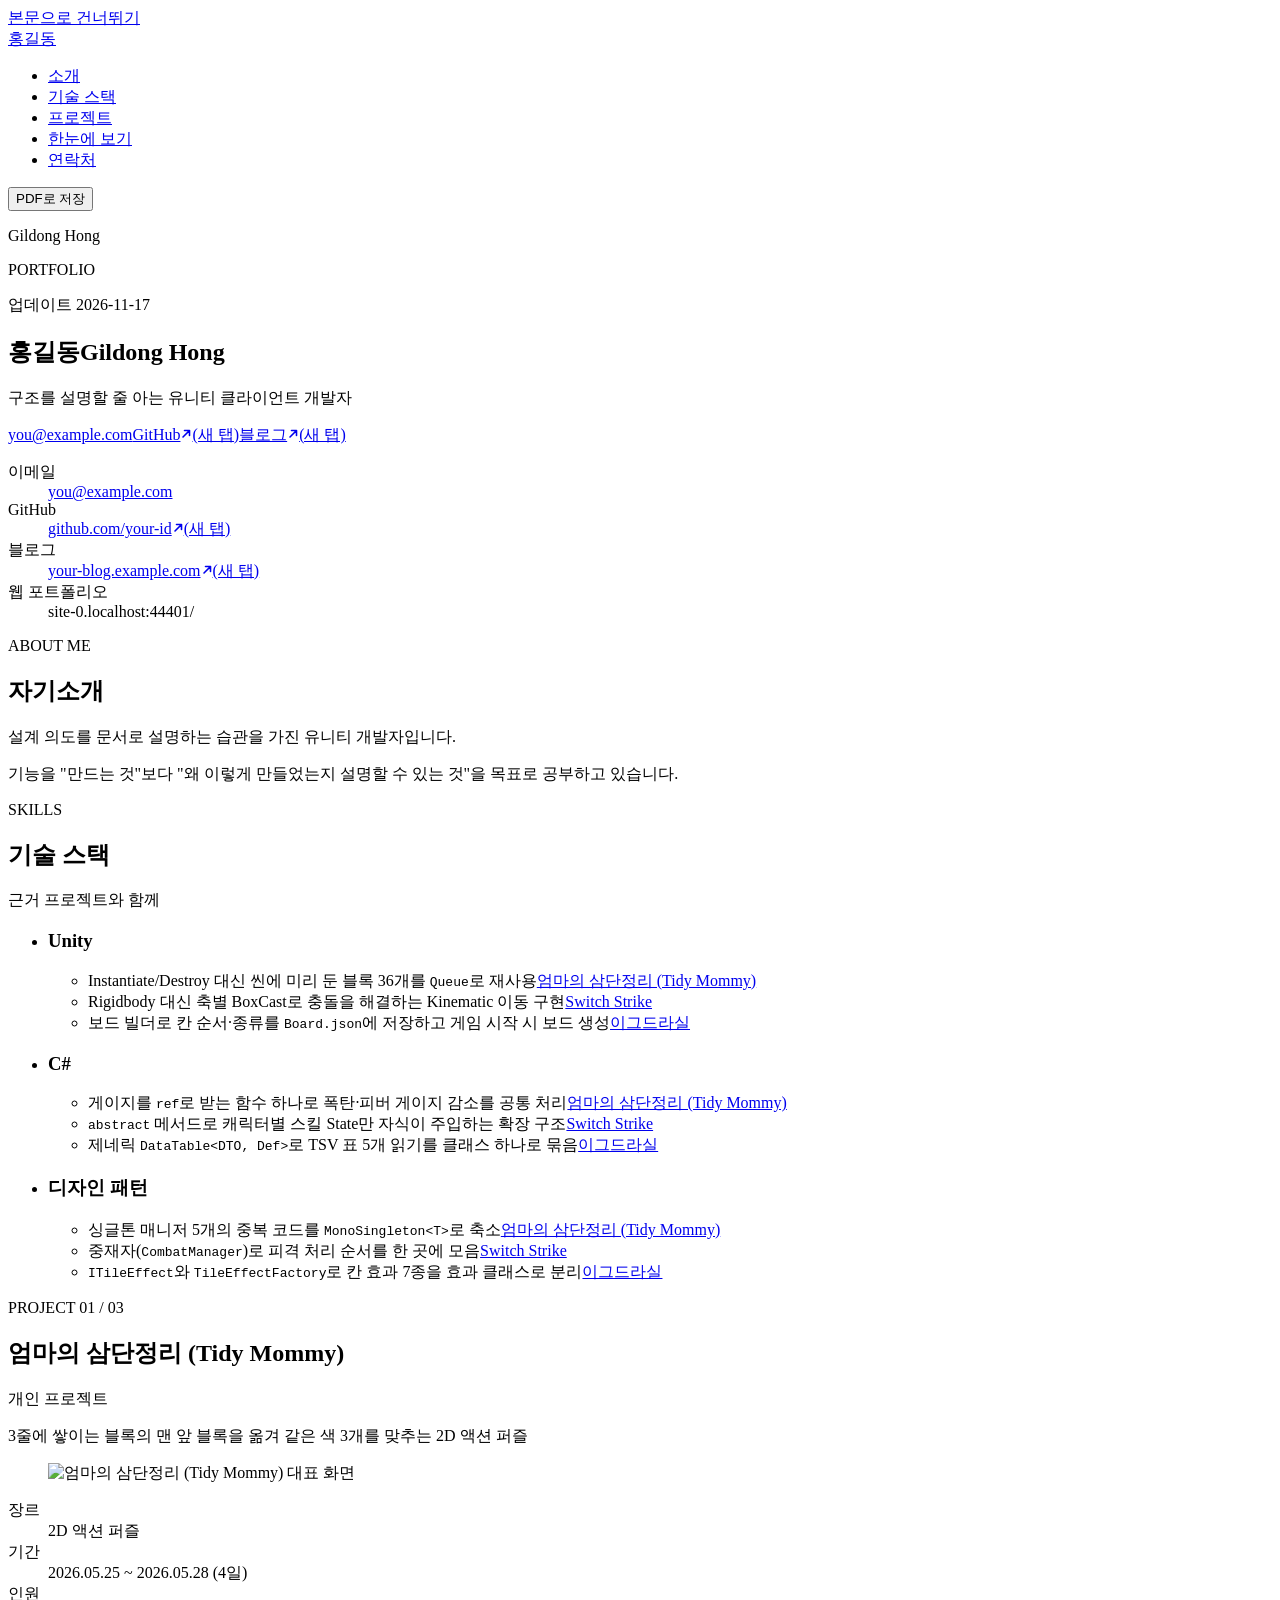
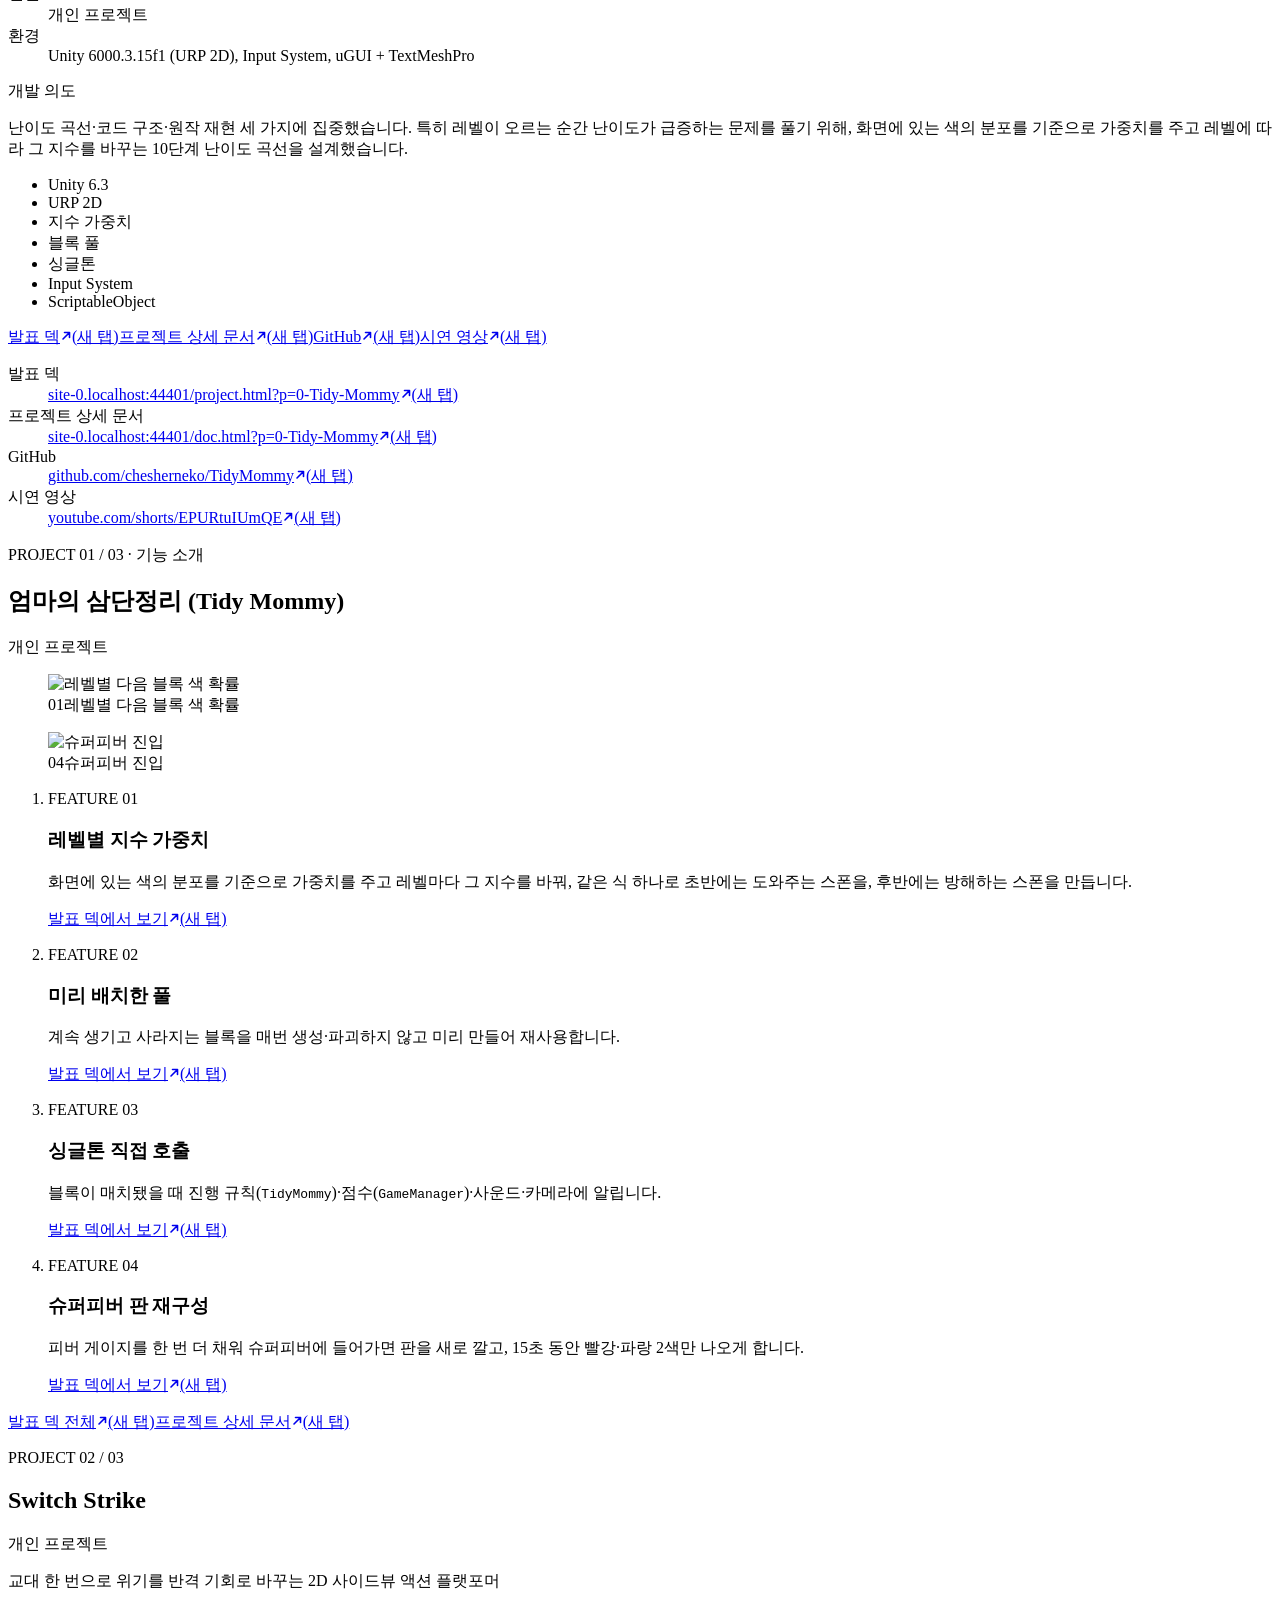
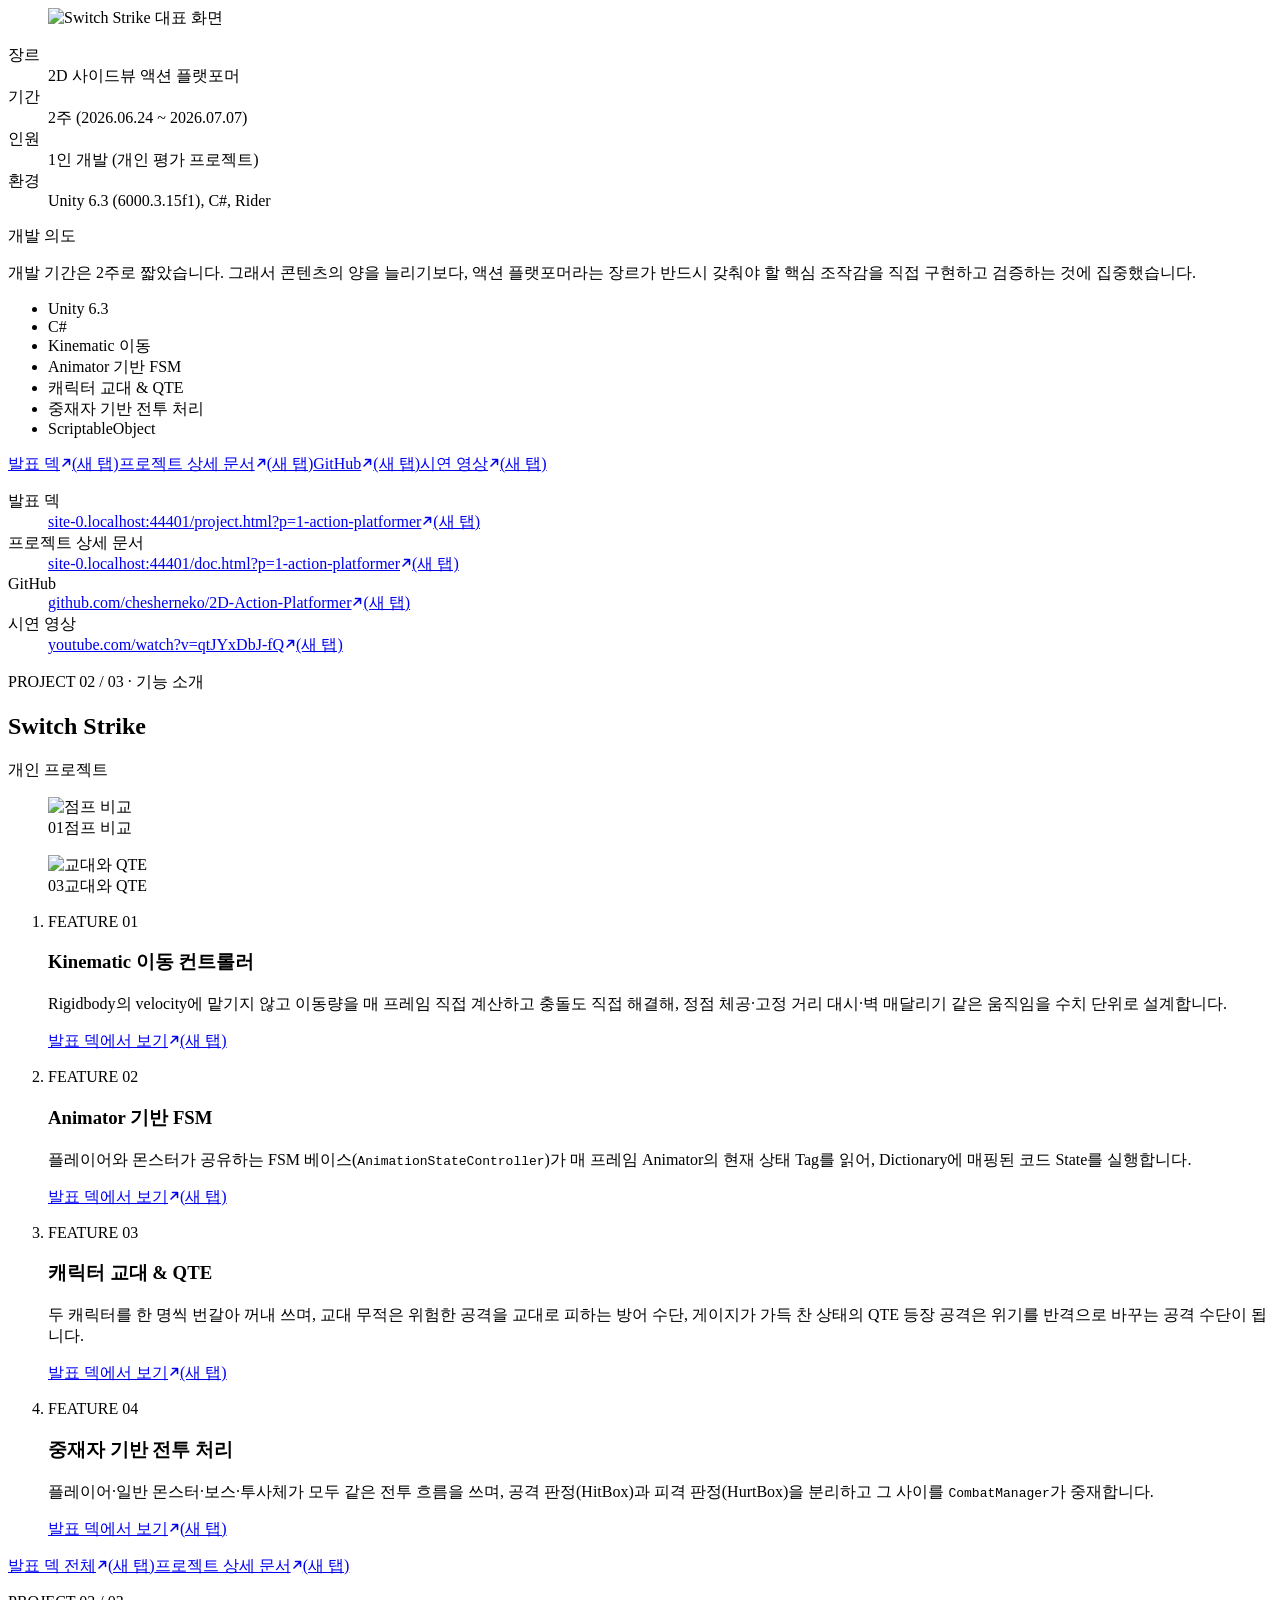
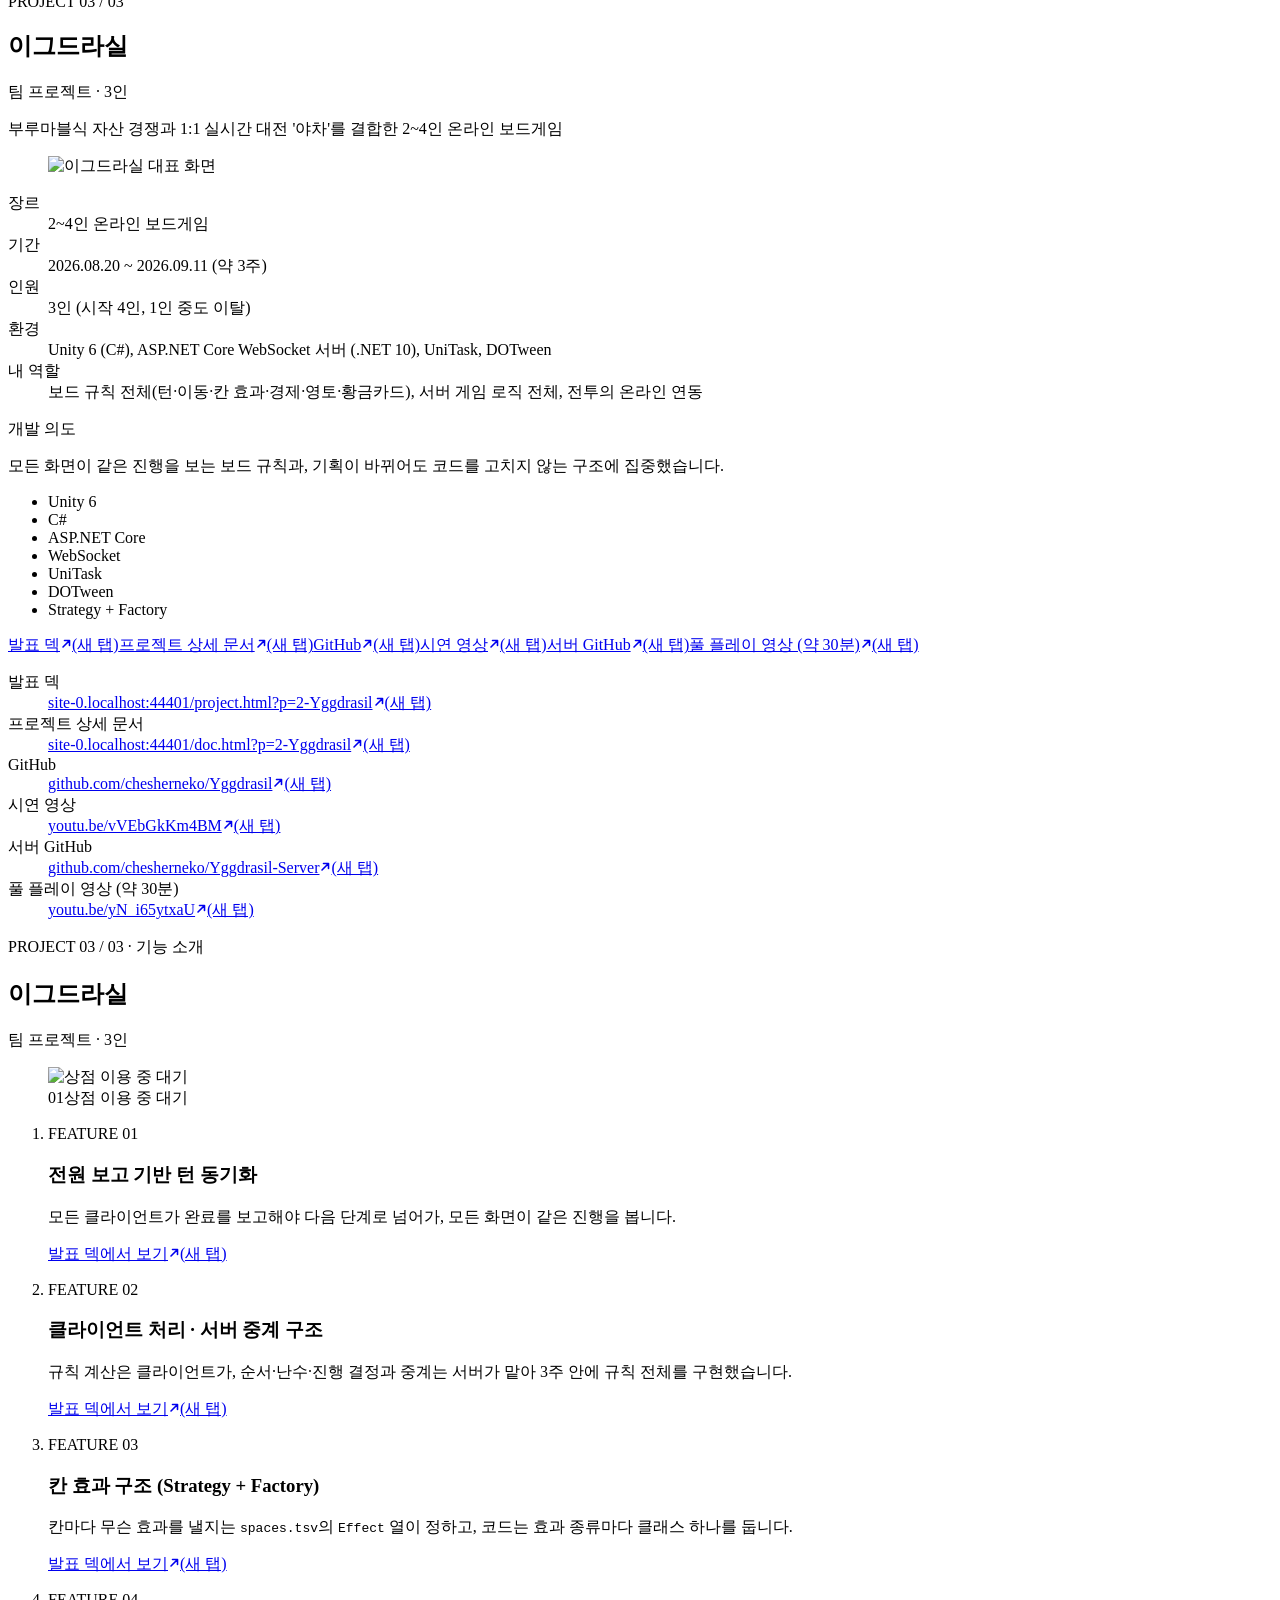
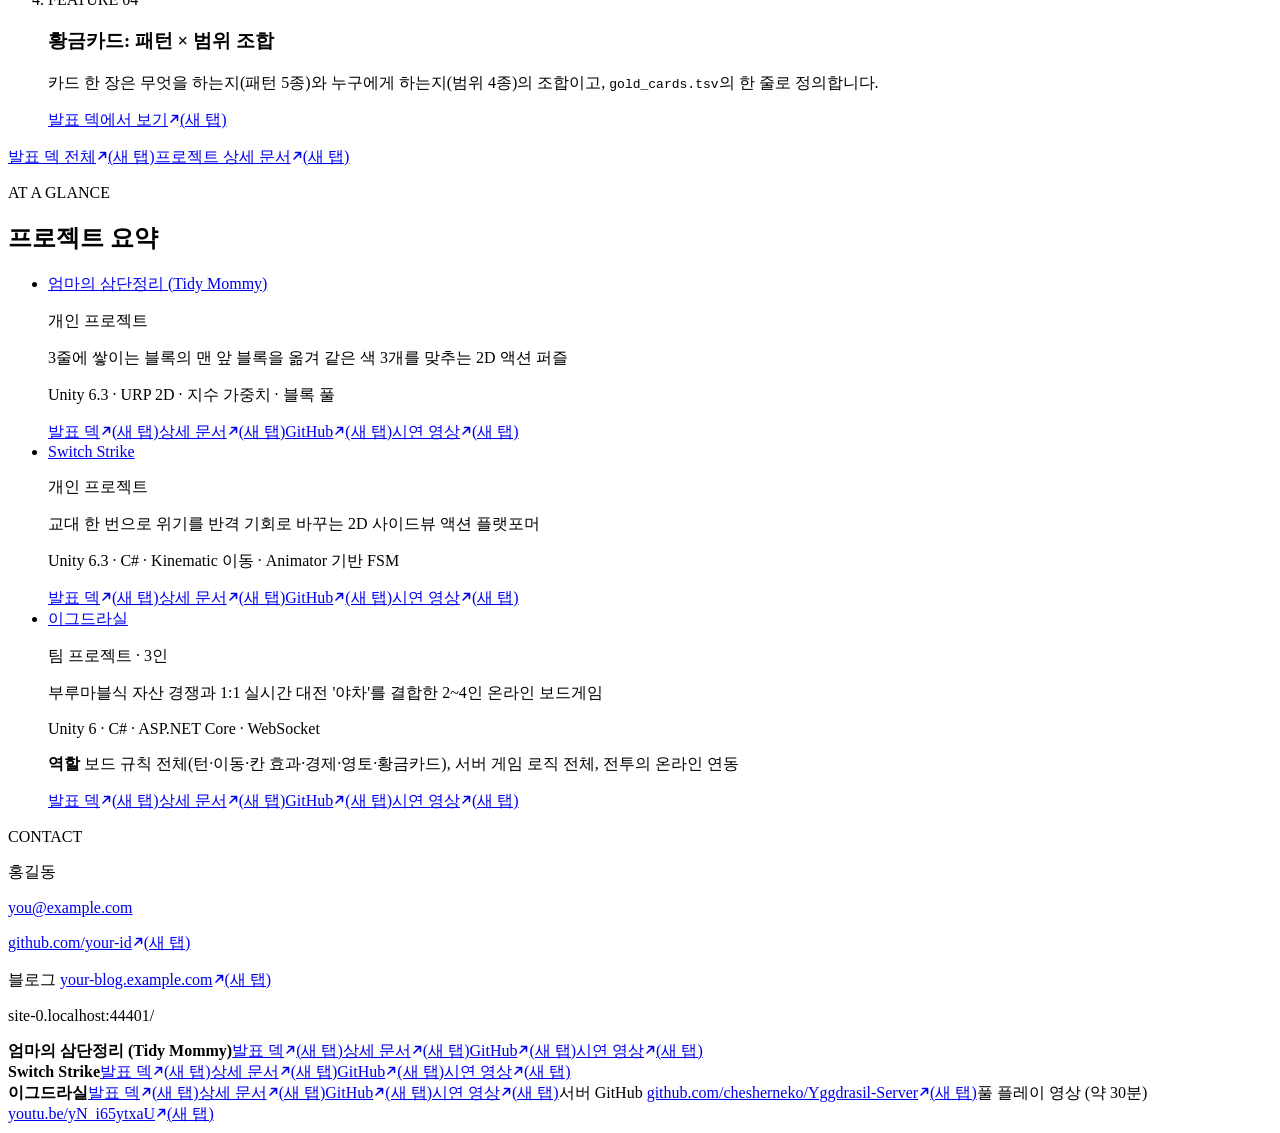
==== index.html @ 39cccbd1 "지침: '기술 문서'를 '프로젝트 문서'로 바꾸고 뼈대 + 선택 모듈·평가 기준 도입 이름 - 기술 문서 → 프로젝트 문서, 상세 기술문서 → 프로젝트 상세 문서   (지침·스킬·" ====
<!DOCTYPE html>
<html lang="ko">
<head>
<meta charset="UTF-8" />
<meta name="viewport" content="width=device-width, initial-scale=1" />
<title>포트폴리오</title>
<link rel="icon" href="data:," /><!-- 아이콘 파일 없음: 브라우저가 /favicon.ico를 요청해 404가 나지 않게 -->
<!-- 고정 렌더러 — 포트폴리오 문서(아래로 읽는 한 페이지, A4 인쇄 = 제출 PDF). 내용은 data/portfolio.json · data/projects/*.json에서 읽습니다. 이 파일은 고치지 않아도 됩니다.
     주소: #<절 id>(cover · intro · stack · p-<폴더> · p-<폴더>-core · glance · contact). 예전 포트폴리오 덱 주소(#s=<장면 id> · #<번호>)는 같은 절로 넘어갑니다.
     발표 덱은 project.html?p=<폴더>, 프로젝트 상세 문서는 doc.html?p=<폴더>. CDN은 버전 고정(Pretendard v1.3.9, Montserrat 5.2.8 — 영문 라벨, D2Coding 1.3.2) -->
<link rel="stylesheet" href="https://cdn.jsdelivr.net/gh/orioncactus/pretendard@v1.3.9/dist/web/static/pretendard.css" />
<link rel="stylesheet" href="https://cdn.jsdelivr.net/npm/@fontsource/montserrat@5.2.8/latin-700.css" />
<link rel="stylesheet" href="https://cdn.jsdelivr.net/npm/@fontsource/montserrat@5.2.8/latin-800.css" />
<link rel="stylesheet" href="https://cdn.jsdelivr.net/npm/d2coding@1.3.2/d2coding-subset.css" />
<link rel="stylesheet" href="assets/portfolio.css" />
<link rel="stylesheet" href="theme/theme.css" /><!-- 테마(색·모양·영문 글꼴): /portfolio-theme가 씀. /portfolio-update가 건드리지 않음 -->
</head>
<body>
<a class="skip-link" href="#main">본문으로 건너뛰기</a>
<div id="app"><p class="loading">불러오는 중…</p></div>
<noscript><div class="notice"><h1>JavaScript를 켜 주세요</h1><p>이 포트폴리오는 data/의 내용을 읽어 브라우저에서 그립니다. JavaScript를 켠 뒤 다시 열어 주세요.</p></div></noscript>
<script src="assets/strings.js"></script><!-- UI 문구 표(기본 문구) + theme/strings.tsv(내 문구) 읽기. common.js보다 먼저 -->
<script src="assets/common.js"></script>
<script src="assets/portfolio.js"></script>
</body>
</html>
---- theme/theme.css ----
/* ─────────────────────────────────────────────────────────────
   테마 (theme/theme.css) — 포트폴리오 문서·발표 덱·상세 문서가 마지막에 싣는 파일
   지금은 비어 있어 기본 테마(어두운 바탕 · profile.md 강조색 → 보랏빛 그러데이션)를 씁니다.

   바꾸려면: Claude Code에서 마음에 드는 웹페이지 스크린샷을 첨부하고
     /portfolio-theme
   를 입력하세요. Claude가 색·모양·영문 글꼴·효과를 정해진 규칙으로 뽑아 이 파일을 채웁니다.
   손잡이(--t-*) 설명: .claude/skills/portfolio-theme/rules.md
   이 파일은 /portfolio-update가 건드리지 않습니다(템플릿을 업데이트해도 내 테마가 남음).
   ───────────────────────────────────────────────────────────── */
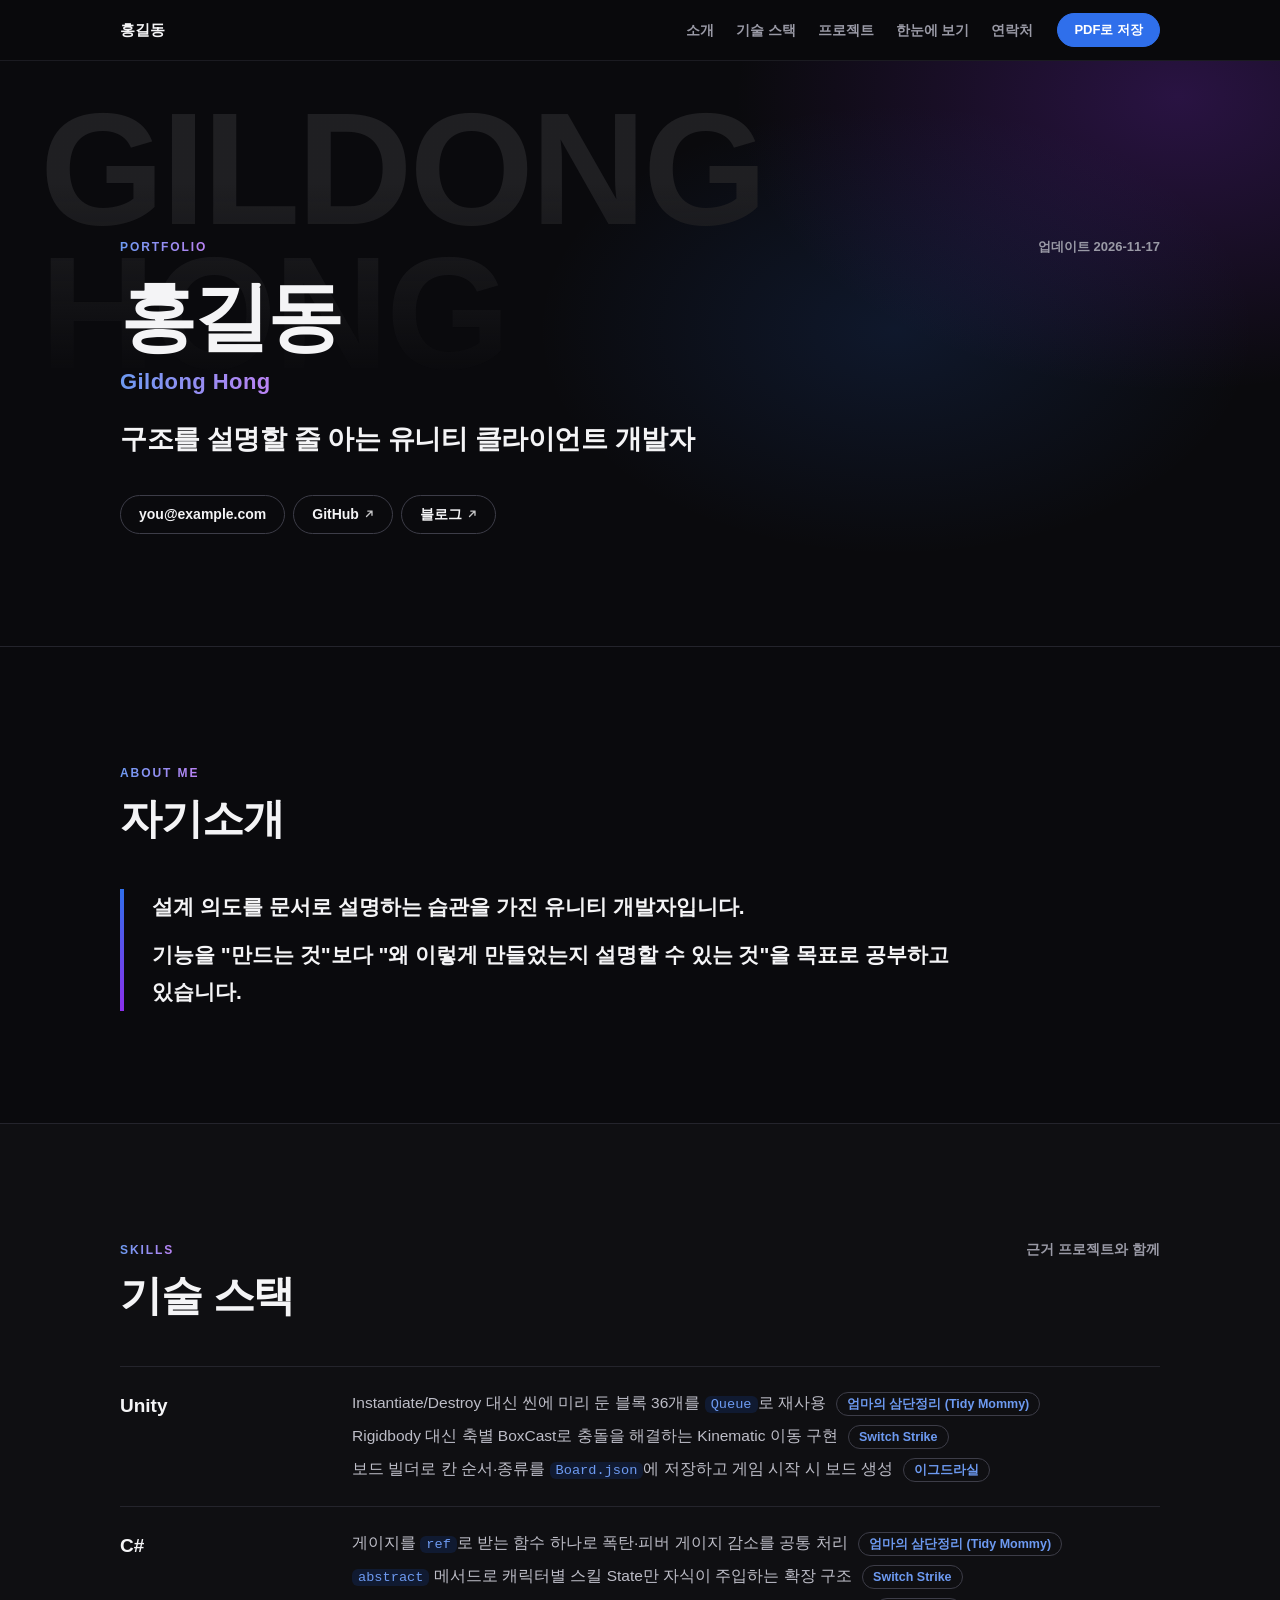
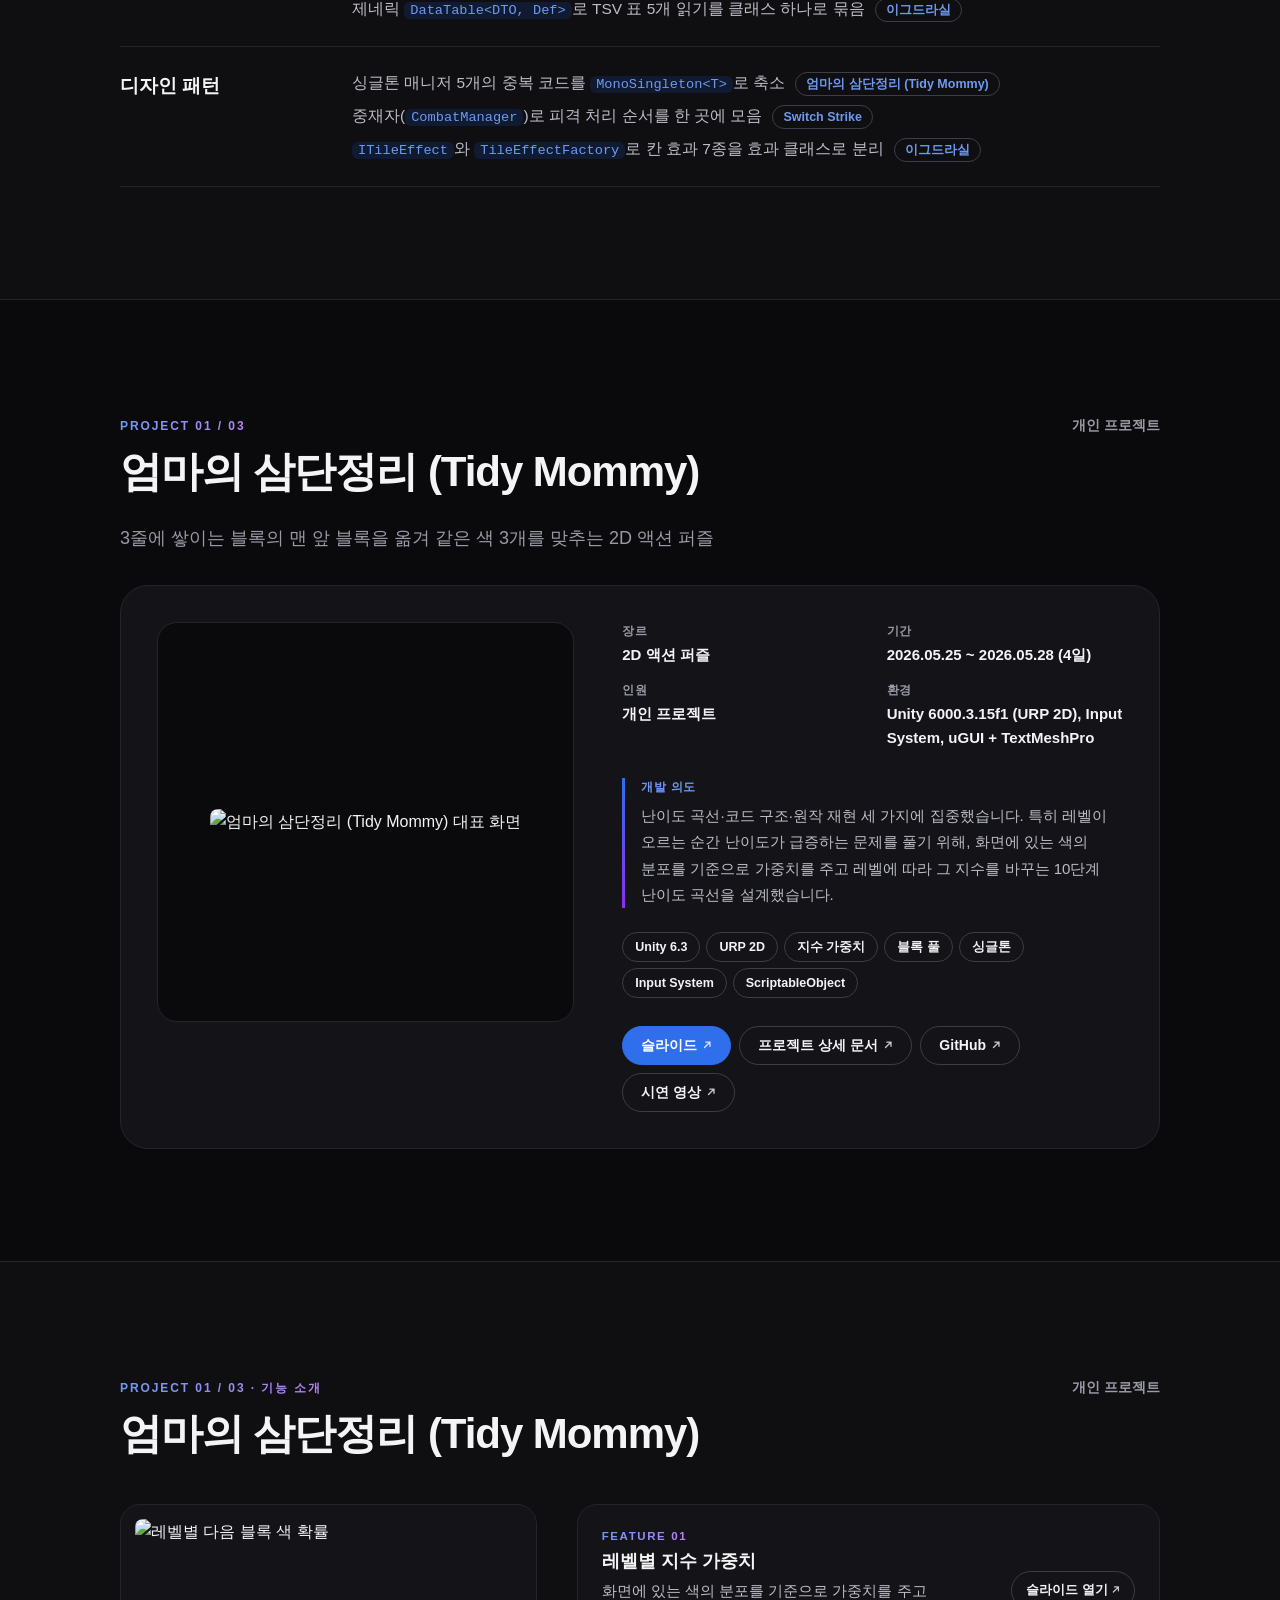
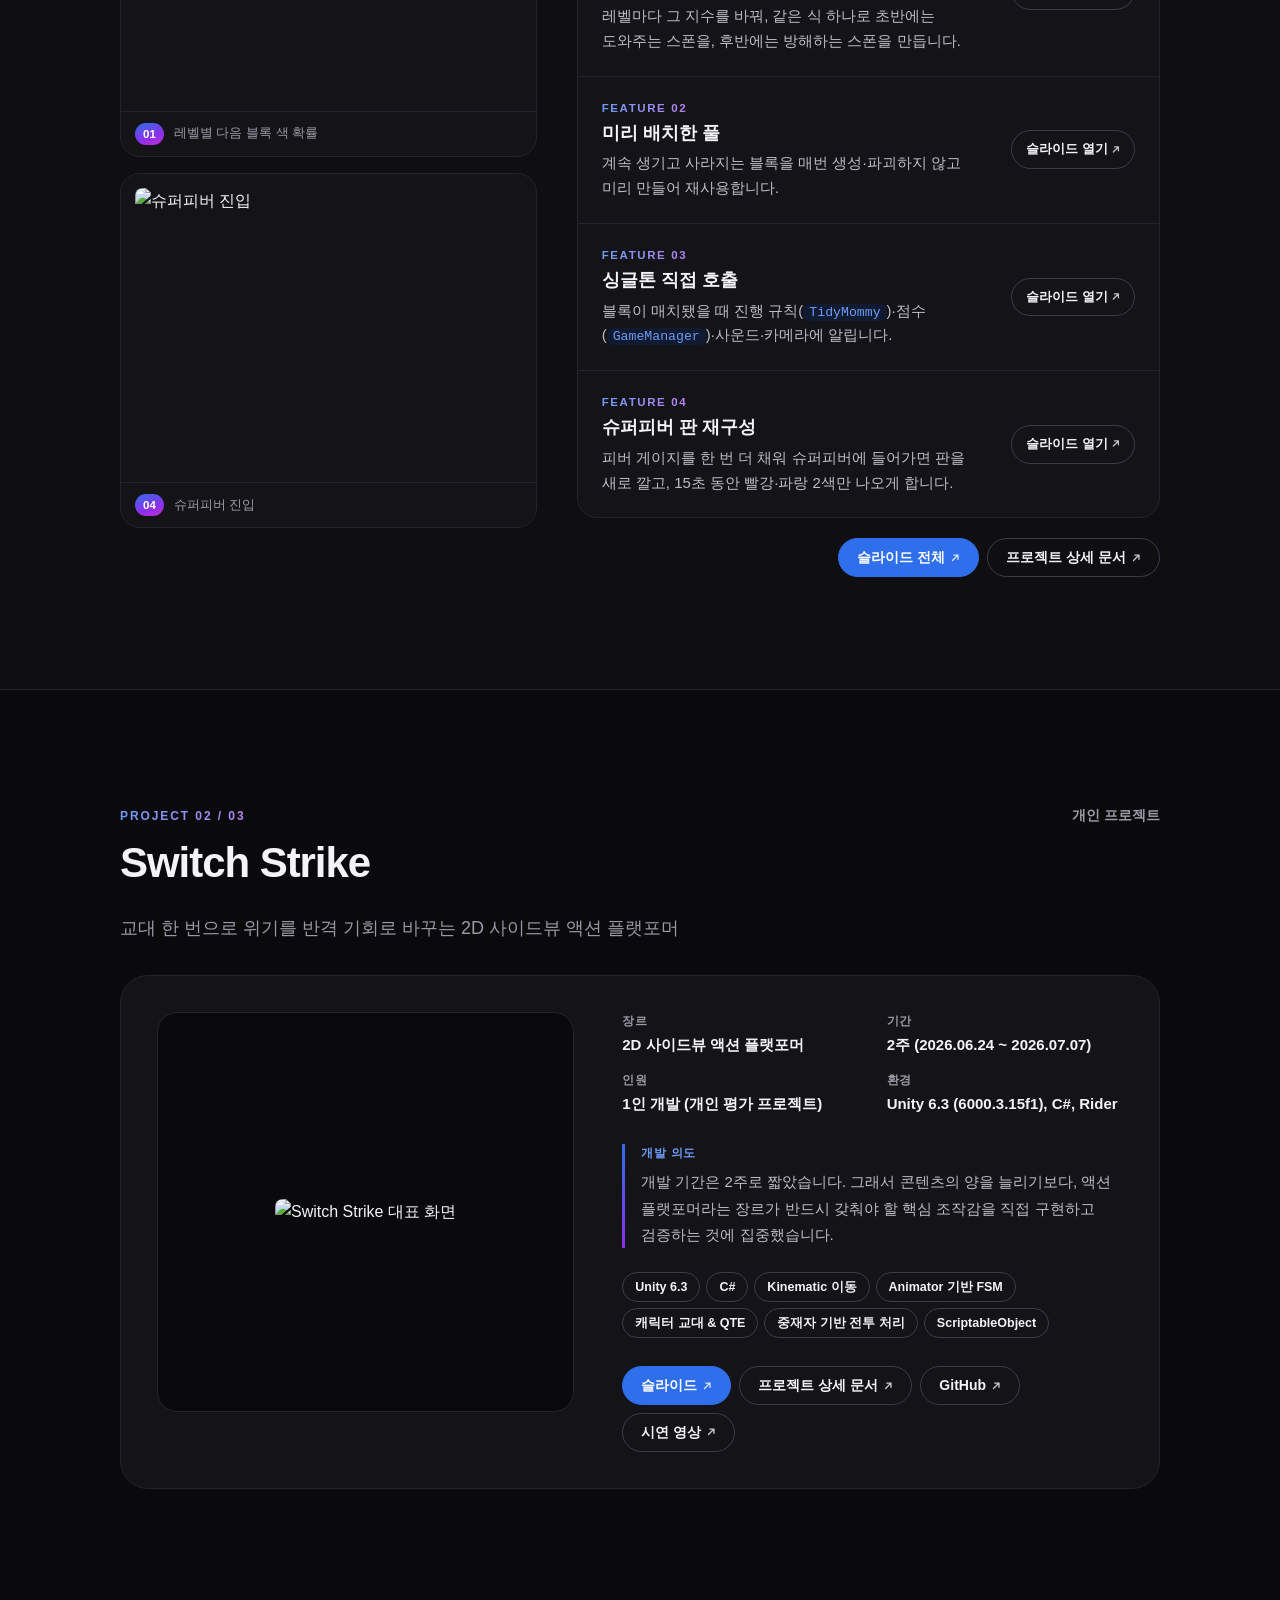
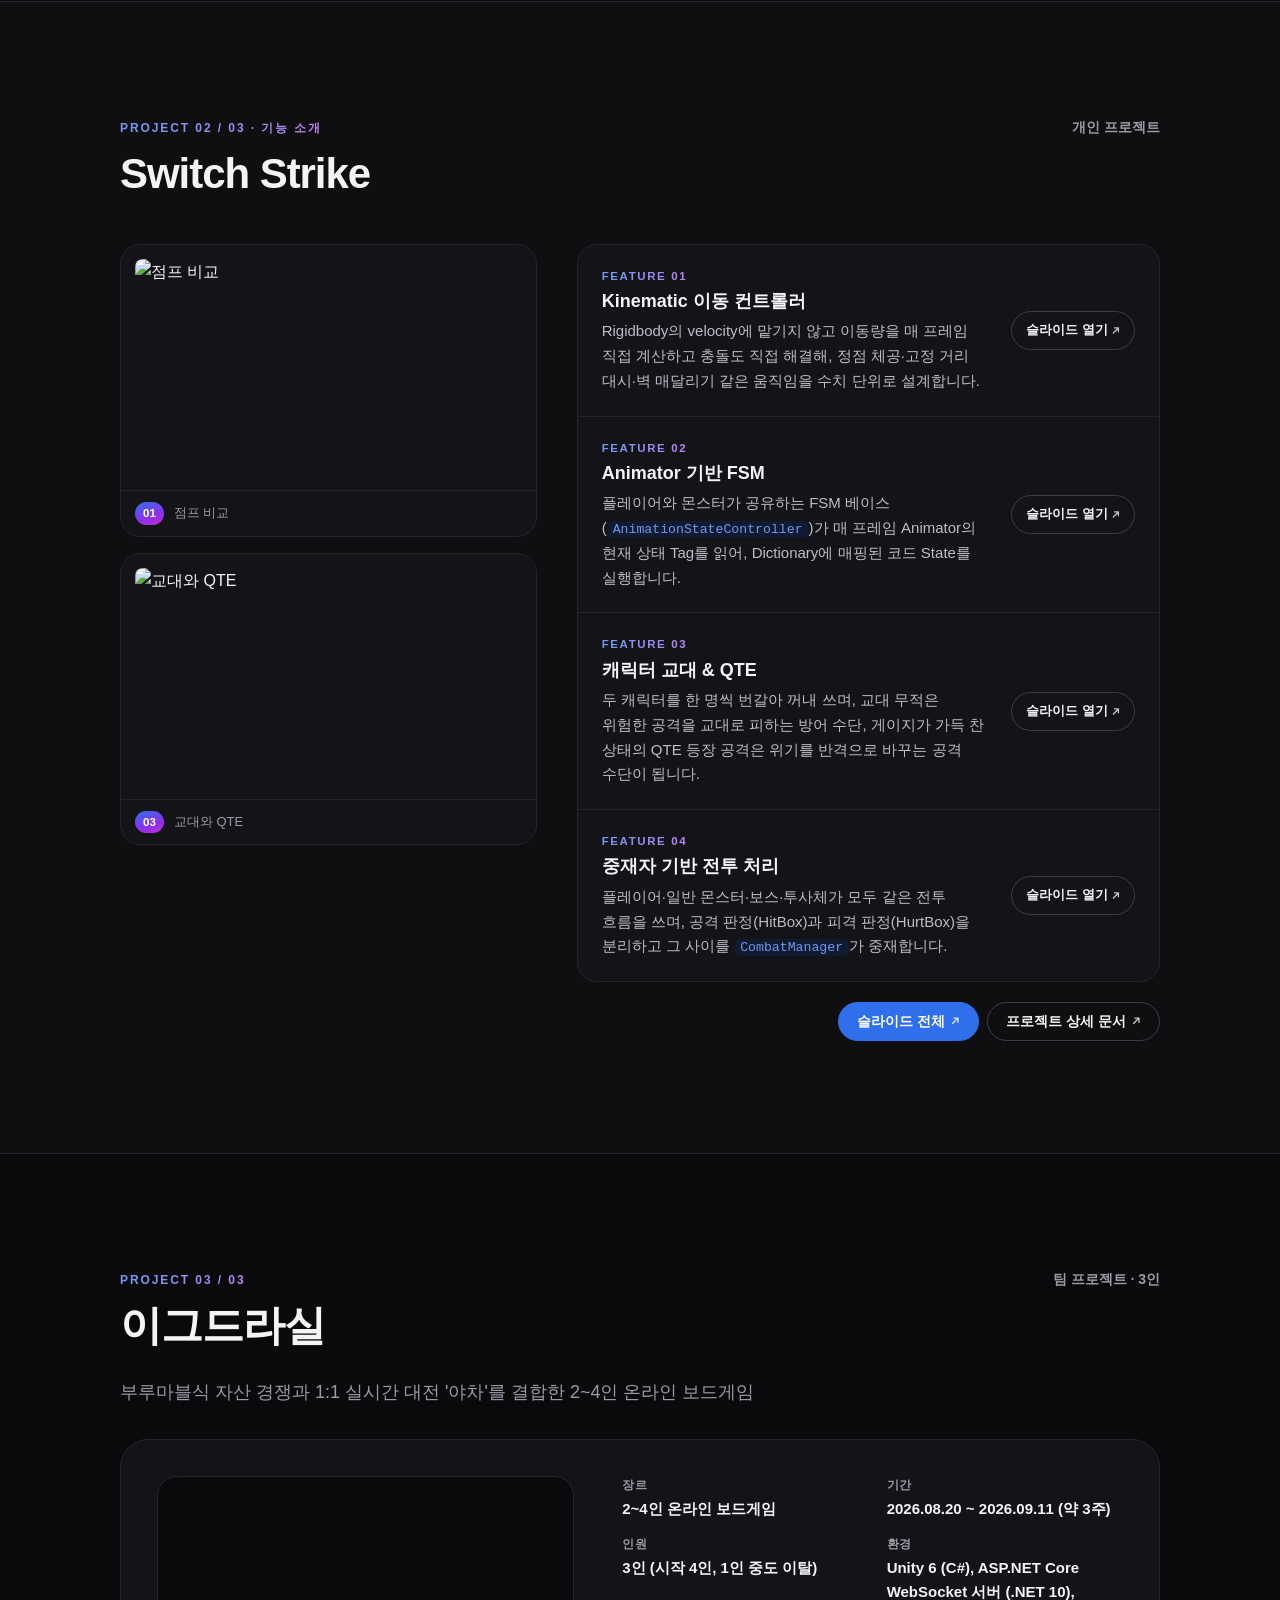
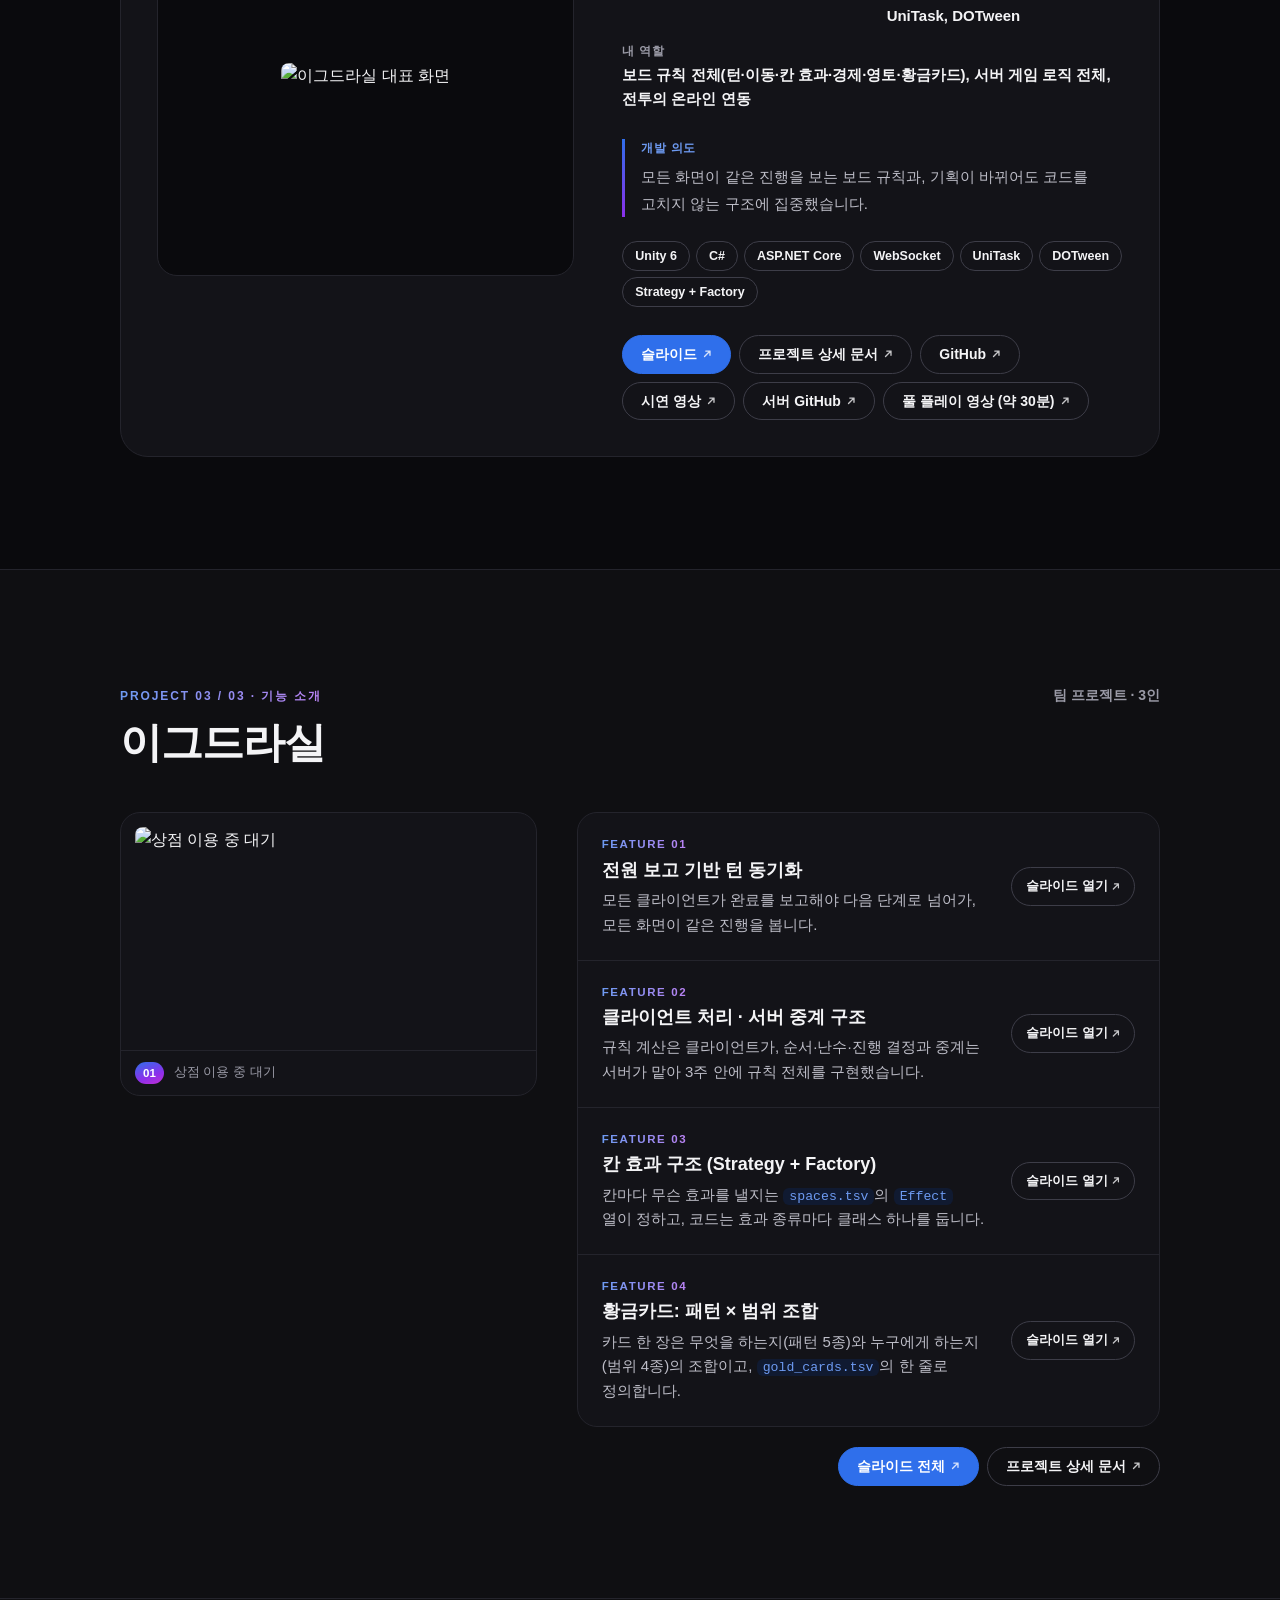
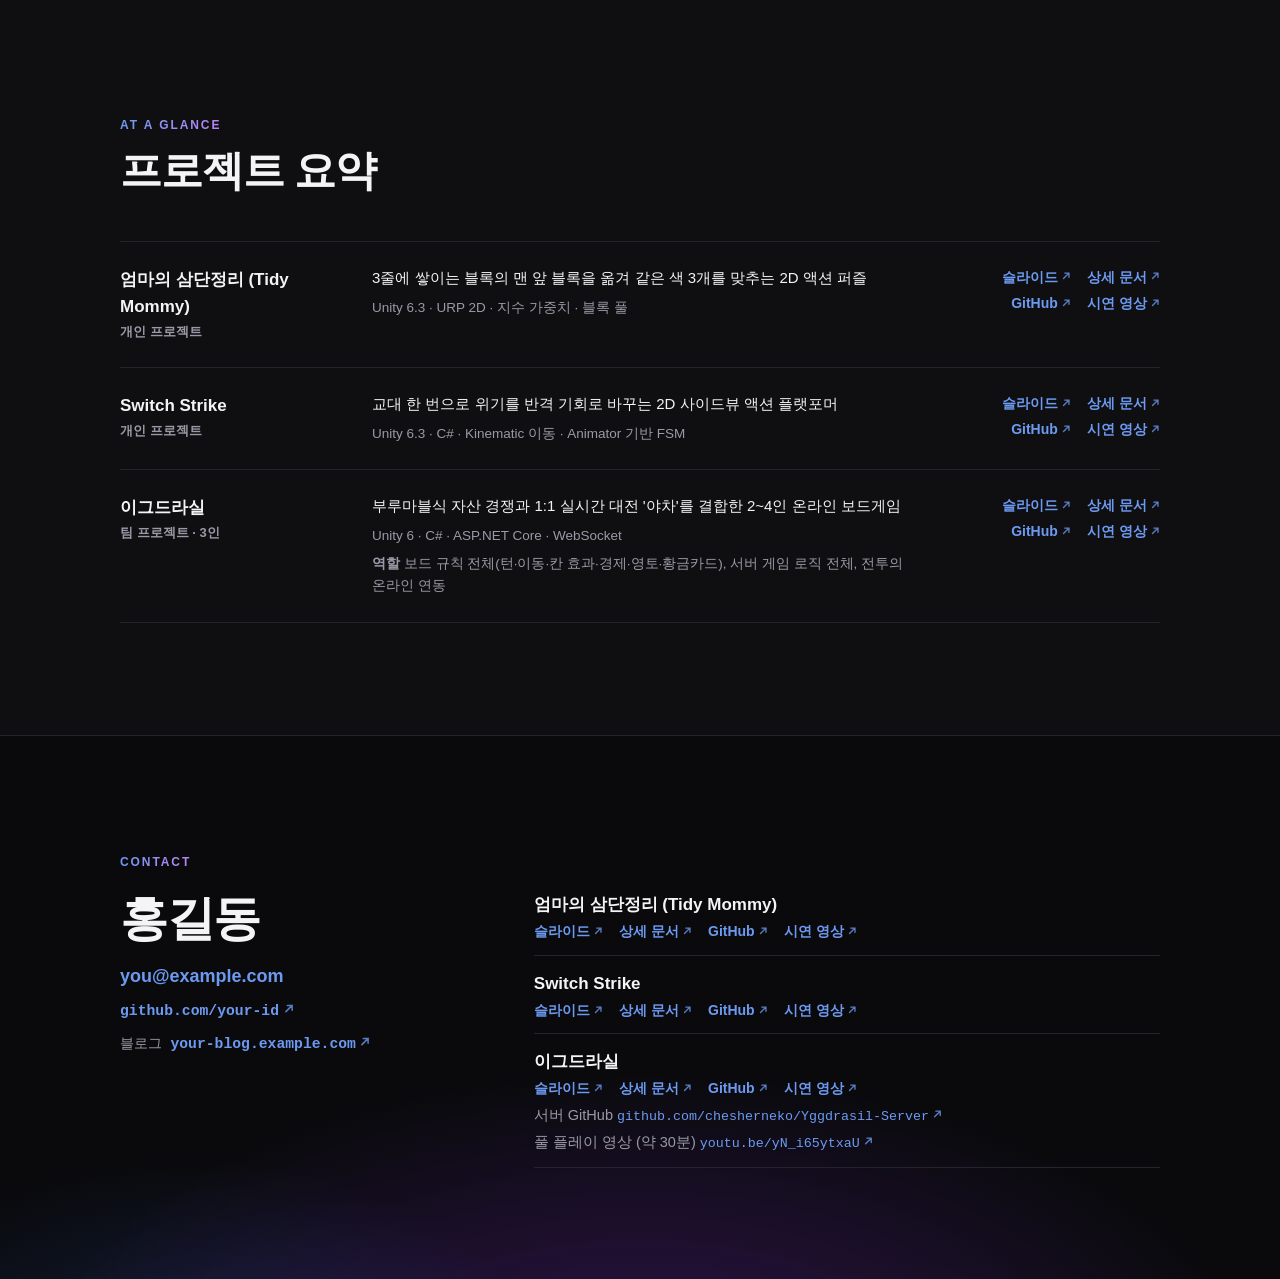
==== commit 6de01e62: "이름: '포트폴리오 문서'를 '포트폴리오 페이지'로, '발표 덱'을 '슬라이드'로 - 포트폴리오 문서 → 포트폴리오 페이지: 웹에서는 랜딩 페이지이고,   '프로젝트 문서'·'프로" ====
--- a/index.html
+++ b/index.html
@@ -5,9 +5,9 @@
 <meta name="viewport" content="width=device-width, initial-scale=1" />
 <title>포트폴리오</title>
 <link rel="icon" href="data:," /><!-- 아이콘 파일 없음: 브라우저가 /favicon.ico를 요청해 404가 나지 않게 -->
-<!-- 고정 렌더러 — 포트폴리오 문서(아래로 읽는 한 페이지, A4 인쇄 = 제출 PDF). 내용은 data/portfolio.json · data/projects/*.json에서 읽습니다. 이 파일은 고치지 않아도 됩니다.
-     주소: #<절 id>(cover · intro · stack · p-<폴더> · p-<폴더>-core · glance · contact). 예전 포트폴리오 덱 주소(#s=<장면 id> · #<번호>)는 같은 절로 넘어갑니다.
-     발표 덱은 project.html?p=<폴더>, 프로젝트 상세 문서는 doc.html?p=<폴더>. CDN은 버전 고정(Pretendard v1.3.9, Montserrat 5.2.8 — 영문 라벨, D2Coding 1.3.2) -->
+<!-- 고정 렌더러 — 포트폴리오 페이지(아래로 읽는 한 페이지, A4 인쇄 = 제출 PDF). 내용은 data/portfolio.json · data/projects/*.json에서 읽습니다. 이 파일은 고치지 않아도 됩니다.
+     주소: #<절 id>(cover · intro · stack · p-<폴더> · p-<폴더>-core · glance · contact). 예전 포트폴리오 슬라이드 주소(#s=<장면 id> · #<번호>)는 같은 절로 넘어갑니다.
+     슬라이드는 project.html?p=<폴더>, 프로젝트 상세 문서는 doc.html?p=<폴더>. CDN은 버전 고정(Pretendard v1.3.9, Montserrat 5.2.8 — 영문 라벨, D2Coding 1.3.2) -->
 <link rel="stylesheet" href="https://cdn.jsdelivr.net/gh/orioncactus/pretendard@v1.3.9/dist/web/static/pretendard.css" />
 <link rel="stylesheet" href="https://cdn.jsdelivr.net/npm/@fontsource/montserrat@5.2.8/latin-700.css" />
 <link rel="stylesheet" href="https://cdn.jsdelivr.net/npm/@fontsource/montserrat@5.2.8/latin-800.css" />
--- a/assets/portfolio.css
+++ b/assets/portfolio.css
@@ -0,0 +1,300 @@
+/* ─────────────────────────────────────────────────────────────
+   포트폴리오 페이지 — index.html 전용(아래로 읽는 한 페이지 + A4 인쇄 = 제출 PDF)
+   화면은 어두운 테마: 검은 바탕(--paper) · 한 단 밝은 카드(--surface) · 흰 글자(--ink, 회색은 --body·--muted)
+   · 강조(profile.md 강조색 → PF.applyTheme가 --accent·--accent-ink·--accent-fill·--accent-soft와 짝 색 --accent-2·--accent-3을 맞춤)
+   · 강조 그러데이션(--grad: 글자, --glow: 번호 배지·광채). 영문 라벨·영문 이름은 Montserrat(--display), 한글은 Pretendard
+   인쇄(A4 = 흰 종이)는 맨 아래 @media print에서 밝은 색으로 되돌림(강조색은 PF.applyTheme의 '-p' 값)
+   테마 손잡이(--t-*)는 theme/theme.css(/portfolio-theme가 씀)에서 받습니다. 비어 있으면 아래 기본값 = 어두운 기본 테마
+   760px 미만은 한 열(가로 스크롤 없음). 인쇄는 A4 세로: 프로젝트마다 새 쪽, 카드·행은 쪽 사이에서 잘리지 않게, 버튼 대신 칠 수 있는 주소
+   ───────────────────────────────────────────────────────────── */
+:root {
+  --accent: #2F6FEB;
+  --accent-fill: var(--accent);
+  --accent-ink: color-mix(in srgb, var(--accent) 64%, #fff);
+  --accent-soft: color-mix(in srgb, var(--accent) 16%, var(--paper));
+  --accent-2: #8C2FEB; --accent-2-ink: #BA82F3; --accent-2-fill: #8C2FEB; --accent-3: #EB2FBD;
+  --ink: var(--t-ink, #F4F4F6); --body: var(--t-body, #BDBDC7); --muted: var(--t-muted, #9A9AA6); --line: var(--t-line, #24242C); --line-2: var(--t-line-2, #3D3D48);
+  --paper: var(--t-bg, #0A0A0D); --surface: var(--t-surface, #131318);
+  --tint: color-mix(in srgb, var(--ink) 2%, var(--paper)); --surface-2: color-mix(in srgb, var(--ink) 4%, var(--surface)); --mark: color-mix(in srgb, var(--ink) 9%, var(--paper));
+  --grad: var(--t-grad, linear-gradient(90deg, var(--accent-ink), var(--accent-2-ink)));
+  --glow: var(--t-badge, linear-gradient(160deg, var(--accent-fill) 0%, var(--accent-2-fill) 62%, var(--accent-3) 130%));
+  --fx: var(--t-glow, 1);                                        /* 배경 광채 세기 0~1 */
+  --sans: 'Pretendard', 'Noto Sans KR', -apple-system, BlinkMacSystemFont, 'Segoe UI', sans-serif;
+  --display: var(--t-display, 'Montserrat'), var(--sans);
+  --mono: 'D2Coding', Consolas, monospace;
+  --wrap: 1120px; --pad: clamp(16px, 4vw, 40px); --radius: var(--t-radius, 20px); --pill: var(--t-pill, 999px); --top-h: 60px;
+  color-scheme: var(--t-scheme, dark);
+}
+
+* { margin: 0; padding: 0; box-sizing: border-box; }
+html { scroll-behavior: smooth; }
+body { font-family: var(--sans); background: var(--paper); color: var(--ink); line-height: 1.6;
+       -webkit-font-smoothing: antialiased; word-break: keep-all; overflow-wrap: break-word; }
+a { color: inherit; }
+img { max-width: 100%; display: block; }
+ul, ol { list-style: none; }
+code { font-family: var(--mono); font-size: .88em; background: var(--accent-soft); color: var(--accent-ink);
+       padding: 1px 6px; border-radius: 6px; overflow-wrap: anywhere; }
+:focus-visible { outline: 2px solid var(--accent-ink); outline-offset: 2px; border-radius: 4px; }
+.pf-sr-only { position: absolute !important; width: 1px; height: 1px; padding: 0; margin: -1px; overflow: hidden;
+              clip: rect(0 0 0 0); clip-path: inset(50%); white-space: nowrap; border: 0; }
+.pf-newtab-icon { display: inline-block; width: .72em; height: .72em; margin-left: .22em; vertical-align: .02em; flex: none; opacity: .8; }
+.print-only { display: none; }
+.url { font-family: var(--mono); font-size: .92em; overflow-wrap: anywhere; word-break: break-all; }
+.loading { max-width: var(--wrap); margin: 0 auto; padding: 96px var(--pad); color: var(--muted); }
+.skip-link { position: absolute; left: 12px; top: -60px; z-index: 50; padding: 10px 14px; border-radius: var(--pill);
+             background: var(--accent-fill); color: #fff; font-weight: 700; text-decoration: none; }
+.skip-link:focus { top: 12px; }
+/* 강조 그러데이션 글자(영문 라벨·영문 이름). 인쇄에서는 단색으로 되돌림(배경 그래픽을 끈 인쇄에서 글자가 사라지지 않게) */
+.eyebrow, .hero h1 .en, .fk { background: var(--grad); -webkit-background-clip: text; background-clip: text; -webkit-text-fill-color: transparent; }
+/* 영문 라벨 글꼴(--display)의 숫자는 늘 같은 높이로(세리프 글꼴의 낮은 숫자 01 → o1 방지) */
+.eyebrow, .fk, .n, .hero-mark, .hero h1 .en { font-variant-numeric: lining-nums; }
+
+/* 안내(데이터 없음·file:// 등) — PF.notice */
+.notice { max-width: 640px; margin: 96px auto; padding: 32px 36px; background: var(--surface); border: 1px solid var(--line); border-radius: var(--radius); overflow-wrap: anywhere; }
+.notice h1 { font-size: 22px; margin-bottom: 12px; }
+.notice p + p, .notice ol { margin-top: 10px; }
+.notice ol { padding-left: 22px; list-style: decimal; }
+.notice pre { margin: 12px 0; padding: 12px 14px; background: var(--paper); border: 1px solid var(--line); color: var(--body); border-radius: calc(var(--radius) * .5); font-family: var(--mono); }
+.notice .pf-note-err { color: var(--muted); font-size: 13px; margin-top: 14px; }
+
+/* 버튼: 알약 모양. 기본은 외곽선, primary는 강조색 칠 + 광채 */
+.btn { display: inline-flex; align-items: center; gap: 2px; padding: 10px 18px; border-radius: var(--pill); border: 1px solid var(--line-2);
+       background: transparent; color: var(--ink); font: inherit; font-size: 14px; font-weight: 700; line-height: 1.2;
+       text-decoration: none; max-width: 100%; overflow-wrap: anywhere; cursor: pointer;
+       transition: border-color .15s, background .15s, box-shadow .15s, color .15s; }   /* 긴 이메일·링크 이름은 칸 안에서 줄바꿈(좁은 화면 가로 스크롤 방지) */
+.btn:hover { border-color: var(--accent-ink); color: var(--accent-ink); background: var(--accent-soft); }
+.btn.primary { background: var(--accent-fill); border-color: var(--accent-fill); color: #fff; }
+.btn.primary:hover { color: #fff; background: var(--accent-fill); box-shadow: 0 0 0 4px color-mix(in srgb, var(--accent) 28%, transparent), 0 10px 30px -8px var(--accent); }
+.btn:disabled { opacity: .6; cursor: progress; }
+.btns { display: flex; flex-wrap: wrap; gap: 8px; }
+.btns.end { justify-content: flex-end; }
+
+/* 틀 */
+.wrap { max-width: var(--wrap); margin: 0 auto; padding: 0 var(--pad); }
+.eyebrow { display: inline-block; font-family: var(--display); font-size: 12px; font-weight: 800; letter-spacing: .16em; text-transform: uppercase; color: var(--accent-ink); }
+.sec { border-top: 1px solid var(--line); padding: clamp(64px, 9vw, 112px) 0; scroll-margin-top: var(--top-h); }
+.sec.tint { background: var(--tint); }
+.hero { scroll-margin-top: var(--top-h); }
+.sec-head { display: flex; justify-content: space-between; align-items: flex-start; gap: 16px; margin-bottom: clamp(28px, 4vw, 44px); }
+.sec-head > div { min-width: 0; }
+.sec-head h2 { margin-top: 10px; font-size: clamp(28px, 3.8vw, 42px); font-weight: 800; line-height: 1.2; letter-spacing: -.025em; }
+.sec-r { flex: none; padding-top: 2px; font-size: 14px; font-weight: 700; color: var(--muted); }
+
+/* 머리 막대(화면만): 반투명 검은 띠 */
+.top { position: sticky; top: 0; z-index: 20; background: color-mix(in srgb, var(--paper) 78%, transparent);
+       backdrop-filter: blur(12px); -webkit-backdrop-filter: blur(12px); border-bottom: 1px solid color-mix(in srgb, var(--line) 70%, transparent); }
+.top-in { height: var(--top-h); display: flex; align-items: center; gap: 24px; }
+.top-name { font-weight: 800; font-size: 15px; text-decoration: none; margin-right: auto; white-space: nowrap; overflow: hidden; text-overflow: ellipsis; }
+.top nav ul { display: flex; gap: 22px; }
+.top nav a { font-size: 13.5px; font-weight: 600; color: var(--muted); text-decoration: none; white-space: nowrap; transition: color .15s; }
+.top nav a:hover { color: var(--accent-ink); }
+.top .pdf { padding: 8px 16px; font-size: 13px; }
+
+/* ① 머리: 뒤에 크게 깔린 영문 이름(장식) · 광채 */
+.hero { position: relative; overflow-x: clip; padding: clamp(96px, 14vw, 176px) 0 clamp(64px, 9vw, 112px);
+        background: radial-gradient(48% 70% at 92% 6%, color-mix(in srgb, var(--accent-2) calc(24% * var(--fx)), transparent), transparent 72%),
+                    radial-gradient(40% 55% at 70% 46%, color-mix(in srgb, var(--accent) calc(14% * var(--fx)), transparent), transparent 70%); }
+.hero > .wrap { position: relative; z-index: 1; }
+.hero-mark { position: absolute; z-index: 0; left: 0; right: 0; top: clamp(20px, 3vw, 36px); max-width: calc(var(--wrap) + 160px); margin: 0 auto;
+             padding: 0 var(--pad); font-family: var(--display); font-size: clamp(56px, 12.5vw, 176px); font-weight: 800; line-height: .9;
+             letter-spacing: -.02em; text-transform: uppercase; overflow-wrap: anywhere; pointer-events: none; user-select: none; opacity: var(--t-mark, 1);
+             background: linear-gradient(180deg, var(--mark) 30%, transparent 98%); -webkit-background-clip: text; background-clip: text; -webkit-text-fill-color: transparent; }
+.hero-top { display: flex; justify-content: space-between; align-items: baseline; gap: 16px; }
+.upd { font-size: 13px; font-weight: 600; color: var(--muted); }
+.hero h1 { margin-top: 18px; font-size: clamp(44px, 7.5vw, 76px); font-weight: 800; line-height: 1.08; letter-spacing: -.035em; }
+.hero h1 .en { display: block; width: fit-content; margin-top: 12px; font-family: var(--display); font-size: clamp(17px, 2.1vw, 22px); font-weight: 800; letter-spacing: .02em; color: var(--accent-ink); }
+.headline { margin-top: 26px; max-width: 46rem; font-size: clamp(20px, 2.6vw, 27px); font-weight: 700; line-height: 1.45; letter-spacing: -.015em; }
+.hero .btns { margin-top: 36px; }
+
+/* ② 자기소개 */
+.about { max-width: 52rem; padding-left: 28px; border-left: 4px solid var(--accent); border-image: linear-gradient(180deg, var(--accent), var(--accent-2)) 1; }
+.about p { font-size: clamp(17px, 2vw, 21px); font-weight: 600; line-height: 1.75; }
+.about p + p { margin-top: 12px; }
+
+/* ③ 기술 스택 */
+.skills { border-top: 1px solid var(--line); }
+.skill { display: grid; grid-template-columns: minmax(0, 1fr); gap: 10px; padding: 24px 0; border-bottom: 1px solid var(--line); }
+.skill h3 { font-size: 19px; font-weight: 800; }
+.skill ul { display: grid; gap: 8px; }
+.skill li { display: flex; flex-wrap: wrap; align-items: baseline; gap: 2px 10px; font-size: 15.5px; line-height: 1.6; color: var(--body); }
+.chip { display: inline-block; padding: 1px 10px; border-radius: var(--pill); background: transparent; border: 1px solid var(--line-2);
+        font-size: 12.5px; font-weight: 700; color: var(--accent-ink); text-decoration: none; max-width: 100%; overflow-wrap: anywhere; transition: border-color .15s; }
+.chip:hover { border-color: var(--accent-ink); }
+
+/* ④-1 프로젝트 소개: 한 단 밝은 판 위에 대표 이미지 · 메타 */
+.tagline { margin: -18px 0 32px; max-width: 48rem; font-size: clamp(16px, 1.9vw, 18px); color: var(--muted); }
+.pi { display: grid; grid-template-columns: minmax(0, 1fr); gap: 32px; align-items: start;
+      padding: clamp(18px, 3vw, 36px); background: var(--surface); border: 1px solid var(--line); border-radius: calc(var(--radius) * 1.4); }
+.cover { display: flex; align-items: center; justify-content: center; height: clamp(240px, 42vw, 400px); padding: 12px;
+         background: var(--paper); border: 1px solid var(--line); border-radius: var(--radius); overflow: hidden; }
+.cover img { max-height: 100%; width: auto; height: auto; border-radius: 8px; }
+.meta { display: grid; grid-template-columns: 1fr; gap: 14px 28px; }
+.meta dt, .intent .k, .purls dt { font-size: 12px; font-weight: 700; letter-spacing: .06em; color: var(--muted); }
+.meta dd { margin-top: 2px; font-size: 15px; font-weight: 600; }
+.intent { margin-top: 28px; padding-left: 16px; border-left: 3px solid var(--accent); border-image: linear-gradient(180deg, var(--accent), var(--accent-2)) 1; }
+.intent .k { color: var(--accent-ink); }
+.intent p + p { margin-top: 6px; font-size: 15px; line-height: 1.75; color: var(--body); }
+.tags { display: flex; flex-wrap: wrap; gap: 6px; margin-top: 24px; }
+.tags li { padding: 4px 12px; border-radius: var(--pill); border: 1px solid var(--line-2); color: var(--ink); font-size: 12.5px; font-weight: 600; }
+.pi-r .btns { margin-top: 28px; }
+
+/* ④-2 기능 소개: 화면 왼쪽 · 설명과 [슬라이드 열기] 오른쪽 */
+.fe { display: grid; grid-template-columns: minmax(0, 1fr); gap: 24px; align-items: start; }
+.shots { display: grid; grid-template-columns: minmax(0, 1fr); gap: 16px; }
+.shot { background: var(--surface); border: 1px solid var(--line); border-radius: var(--radius); overflow: hidden; transition: box-shadow .15s, border-color .15s; }
+.shot-m { display: flex; align-items: center; justify-content: center; padding: 14px; }
+.shot-m img { height: auto; max-height: 340px; object-fit: contain; border-radius: 8px; }   /* width 속성(data w/h)으로 받기 전에도 자리를 잡고, 최대 높이에 걸리면 비율 유지(contain) */
+.shot figcaption { display: flex; align-items: center; gap: 10px; padding: 11px 14px; border-top: 1px solid var(--line); font-size: 13px; color: var(--muted); }
+.n { flex: none; padding: 2px 8px; border-radius: var(--pill); background: var(--glow); color: #fff; font-family: var(--display); font-size: 11.5px; font-weight: 800;
+     -webkit-print-color-adjust: exact; print-color-adjust: exact; }
+.shot.on { border-color: var(--accent); box-shadow: 0 0 0 1px var(--accent), 0 18px 48px -18px color-mix(in srgb, var(--accent-2) calc(70% * var(--fx)), transparent); }
+.flist { background: var(--surface); border: 1px solid var(--line); border-radius: var(--radius); overflow: hidden; }
+.flist li { display: grid; grid-template-columns: 1fr; gap: 12px; padding: 22px 24px; border-top: 1px solid var(--line); transition: background .15s, box-shadow .15s; }
+.flist li:first-child { border-top: 0; }
+.flist li.on { background: var(--surface-2); box-shadow: inset 3px 0 0 var(--accent); }
+.fk { width: fit-content; font-family: var(--display); font-size: 11.5px; font-weight: 800; letter-spacing: .14em; text-transform: uppercase; color: var(--accent-ink); }
+.flist h3 { margin-top: 4px; font-size: 18px; font-weight: 800; line-height: 1.35; }
+.flist .fr-t p:not(.fk) { margin-top: 6px; font-size: 15px; line-height: 1.65; color: var(--body); }
+.pill { display: inline-flex; align-items: center; padding: 8px 14px; border-radius: var(--pill); border: 1px solid var(--line-2); background: transparent;
+        font-size: 13px; font-weight: 700; color: var(--ink); text-decoration: none; white-space: nowrap; transition: border-color .15s, background .15s, color .15s; }
+.pill:hover, li.on .pill { border-color: var(--accent-ink); background: var(--accent-soft); color: var(--accent-ink); }
+.fe-r .btns { margin-top: 20px; }
+
+/* ⑤ 한눈에 보기 */
+.glance { border-top: 1px solid var(--line); }
+.glance > li { display: grid; grid-template-columns: minmax(0, 1fr); gap: 10px; padding: 24px 0; border-bottom: 1px solid var(--line); }
+.g-t a { font-size: 17px; font-weight: 800; text-decoration: none; transition: color .15s; }
+.g-t a:hover { color: var(--accent-ink); }
+.g-t p { margin-top: 2px; font-size: 13px; font-weight: 600; color: var(--muted); }
+.g-b p { font-size: 15px; line-height: 1.65; }
+.g-b .g-tags, .g-b .g-role { margin-top: 6px; font-size: 13.5px; color: var(--muted); }
+.g-l { display: flex; flex-wrap: wrap; align-content: flex-start; gap: 4px 16px; }
+.g-l a, .ct-lk .row a { font-size: 14px; font-weight: 700; color: var(--accent-ink); text-decoration: none; white-space: nowrap; }
+
+/* ⑥ 연락처: 아래에서 올라오는 광채 */
+.contact { background: radial-gradient(70% 90% at 50% 125%, color-mix(in srgb, var(--accent-2) calc(30% * var(--fx)), transparent), transparent 70%),
+                       radial-gradient(40% 60% at 15% 120%, color-mix(in srgb, var(--accent) calc(20% * var(--fx)), transparent), transparent 70%); }
+.ct { display: grid; grid-template-columns: minmax(0, 1fr); gap: 36px; margin-top: 18px; }
+.ct-name { font-size: clamp(32px, 4.6vw, 48px); font-weight: 800; letter-spacing: -.03em; line-height: 1.15; margin-bottom: 16px; }
+.ct-me p + p { margin-top: 6px; }
+.ct-me a { color: var(--accent-ink); text-decoration: none; font-weight: 600; }
+.ct-me .em { font-size: 18px; }
+.ct-me .em a { overflow-wrap: anywhere; }
+.ct-me .k { color: var(--muted); font-size: 14px; margin-right: 4px; }
+.ct-lk { display: grid; gap: 14px; align-content: start; }
+.ct-lk > div { padding-bottom: 12px; border-bottom: 1px solid var(--line); font-size: 14.5px; }
+.ct-lk b { display: block; font-size: 17px; font-weight: 800; margin-bottom: 2px; }
+.ct-lk .row { display: flex; flex-wrap: wrap; gap: 2px 16px; }
+.ct-lk .ex { display: block; margin-top: 4px; color: var(--muted); }
+.ct-lk .ex a { color: var(--accent-ink); text-decoration: none; }
+
+/* 넓은 화면(760px 이상): 두 칸 */
+@media (min-width: 760px) {
+  .skill { grid-template-columns: 200px 1fr; gap: 32px; }
+  .pi { grid-template-columns: minmax(0, 5fr) minmax(0, 6fr); gap: 48px; }
+  .pi.nocover { grid-template-columns: 1fr; }
+  .meta { grid-template-columns: 1fr 1fr; }
+  .meta .wide { grid-column: 1 / -1; }
+  .fe { grid-template-columns: minmax(0, 5fr) minmax(0, 7fr); gap: 40px; }
+  .fe.noshot { grid-template-columns: 1fr; }
+  .shots { position: sticky; top: calc(var(--top-h) + 20px); }
+  .fe[style*="--shots:3"] .shots, .fe[style*="--shots:4"] .shots { grid-template-columns: 1fr 1fr; }
+  .fe[style*="--shots:1"] .shot-m img { max-height: 420px; }
+  .fe[style*="--shots:2"] .shot-m img { max-height: 280px; }
+  .fe[style*="--shots:3"] .shot-m img, .fe[style*="--shots:4"] .shot-m img { max-height: 200px; }
+  .flist li { grid-template-columns: minmax(0, 1fr) auto; align-items: center; gap: 24px; }
+  .glance > li { grid-template-columns: 220px minmax(0, 1fr) 200px; gap: 32px; }
+  .g-l { justify-content: flex-end; }
+  .ct { grid-template-columns: minmax(0, 4fr) minmax(0, 7fr); gap: 56px; }
+}
+/* 좁은 화면: 머리 막대의 절 이동은 숨기고(내용은 위에서 아래로 그대로) 이름 · [PDF로 저장]만 */
+@media (max-width: 759px) {
+  .top nav { display: none; }
+  .sec-head { flex-wrap: wrap; }
+}
+@media (prefers-reduced-motion: reduce) {
+  html { scroll-behavior: auto; }
+  .btn, .chip, .shot, .flist li, .pill, .g-t a, .top nav a { transition: none; }
+}
+
+/* ── A4 인쇄(제출 PDF): 흰 종이에 밝은 색으로 ── */
+@media print {
+  @page { size: A4; margin: 14mm 14mm 16mm; }
+  /* 어두운 화면 토큰 → 밝은 인쇄 토큰. 강조색은 PF.applyTheme가 html에 직접 넣으므로 !important로 '-p' 값을 씀 */
+  :root { --ink: #20233A; --body: #3B3F57; --muted: #5C6178; --line: #E7E9F4; --line-2: #D5D8E6;
+          --paper: #FFFFFF; --tint: #F7F8FC; --surface: #FFFFFF; --surface-2: #F7F8FC; color-scheme: light;
+          --accent-ink: var(--accent-ink-p, #2557B7) !important; --accent-fill: var(--accent-fill-p, var(--accent)) !important;
+          --accent-soft: var(--accent-soft-p, #ECF2FD) !important; }
+  html { scroll-behavior: auto; font-size: 10pt; }
+  body { background: #fff; }
+  .no-print, .top, .skip-link, .pf-newtab-icon, .pf-newtab-sr { display: none !important; }
+  .print-only { display: block; }
+  .eyebrow, .hero h1 .en, .fk { background: none; -webkit-text-fill-color: currentColor; }
+  .wrap { max-width: none; padding: 0; }
+  .sec, .hero { padding: 0; border-top: 0; background: none !important; }
+  .sec { margin-top: 14pt; }
+  .sec.proj { break-before: page; margin-top: 0; }
+  #glance { break-before: page; margin-top: 0; }
+  .sec-head { margin-bottom: 10pt; break-after: avoid; }
+  .sec-head h2 { font-size: 17pt; margin-top: 4pt; }
+  .eyebrow { font-size: 8pt; }
+  .sec-r { font-size: 9pt; }
+  .hero { padding: 26mm 0 10mm; }
+  .hero h1 { font-size: 34pt; }
+  .hero h1 .en { font-size: 13pt; }
+  .headline { font-size: 15pt; margin-top: 12pt; }
+  .upd { font-size: 9pt; }
+  .purls { display: grid; grid-template-columns: max-content 1fr; gap: 3pt 12pt; margin-top: 14pt; font-size: 9pt; }
+  .purls > div { display: contents; }
+  .purls dt { letter-spacing: 0; }
+  .purls dd, .purls a { color: var(--ink); }
+  .about { padding-left: 14pt; }
+  .about p { font-size: 12.5pt; line-height: 1.7; }
+  .skill { grid-template-columns: 34mm 1fr; gap: 12pt; padding: 8pt 0; break-inside: avoid; }
+  .skill h3 { font-size: 11.5pt; }
+  .skill li { font-size: 10pt; }
+  .chip { font-size: 8pt; }
+  .tagline { margin: -6pt 0 12pt; font-size: 11pt; }
+  .pi { grid-template-columns: minmax(0, 5fr) minmax(0, 6fr); gap: 16pt; padding: 0; background: none; border: 0; border-radius: 0; }
+  .pi.nocover { grid-template-columns: 1fr; }
+  .cover { height: 78mm; background: none; padding: 4pt; }
+  .meta { grid-template-columns: 1fr 1fr; gap: 6pt 14pt; }
+  .meta .wide { grid-column: 1 / -1; }
+  .meta dt, .intent .k, .purls dt { font-size: 7.5pt; }
+  .meta dd { font-size: 10pt; }
+  .intent { margin-top: 12pt; }
+  .intent p + p { font-size: 10pt; }
+  .tags { margin-top: 10pt; }
+  .tags li { font-size: 8.5pt; padding: 2pt 8pt; }
+  .sec.core { break-before: page; margin-top: 0; }                   /* 프로젝트마다 소개 1쪽 + 기능 소개 1쪽(화면 칸이 쪽 사이에서 갈리지 않게) */
+  .fe { grid-template-columns: minmax(0, 5fr) minmax(0, 7fr); gap: 14pt; }
+  .fe.noshot { grid-template-columns: 1fr; }
+  .shots { position: static; }
+  .fe[style*="--shots:3"] .shots, .fe[style*="--shots:4"] .shots { grid-template-columns: 1fr 1fr; }
+  .shot, .flist li, .glance > li, .ct-lk > div { break-inside: avoid; }
+  .shot-m { padding: 6pt; }
+  .shot-m img { max-height: 76mm; }
+  .fe[style*="--shots:1"] .shot-m img { max-height: 110mm; }
+  .fe[style*="--shots:3"] .shot-m img, .fe[style*="--shots:4"] .shot-m img { max-height: 50mm; }
+  .shot figcaption { padding: 4pt 8pt; font-size: 8.5pt; }
+  .flist li { grid-template-columns: minmax(0, 1fr) auto; align-items: center; gap: 10pt; padding: 8pt 10pt; }
+  .flist h3 { font-size: 11pt; }
+  .flist .fr-t p:not(.fk) { font-size: 9.5pt; }
+  .fk { font-size: 7.5pt; }
+  .pill { font-size: 8pt; padding: 3pt 8pt; }
+  .shot.on, .flist li.on { box-shadow: none; background: none; border-color: var(--line); }
+  .glance > li { grid-template-columns: 38mm minmax(0, 1fr) 34mm; gap: 10pt; padding: 8pt 0; }
+  .g-t a { font-size: 11pt; }
+  .g-b p { font-size: 9.5pt; }
+  .g-b .g-tags, .g-b .g-role, .g-t p { font-size: 8.5pt; }
+  .g-l { flex-direction: column; gap: 1pt; }
+  .g-l a, .ct-lk .row a { font-size: 9pt; }
+  .contact { margin-top: 22pt; }
+  .ct { grid-template-columns: minmax(0, 4fr) minmax(0, 7fr); gap: 18pt; margin-top: 8pt; }
+  .ct-name { font-size: 20pt; margin-bottom: 6pt; }
+  .ct-me p, .ct-lk > div { font-size: 9.5pt; }
+  .ct-me .em { font-size: 11pt; }
+  .ct-lk b { font-size: 11pt; }
+  a { text-decoration: none; }
+}
--- a/theme/theme.css
+++ b/theme/theme.css
@@ -1,5 +1,5 @@
 /* ─────────────────────────────────────────────────────────────
-   테마 (theme/theme.css) — 포트폴리오 문서·발표 덱·상세 문서가 마지막에 싣는 파일
+   테마 (theme/theme.css) — 포트폴리오 페이지·슬라이드·상세 문서가 마지막에 싣는 파일
    지금은 비어 있어 기본 테마(어두운 바탕 · profile.md 강조색 → 보랏빛 그러데이션)를 씁니다.
 
    바꾸려면: Claude Code에서 마음에 드는 웹페이지 스크린샷을 첨부하고
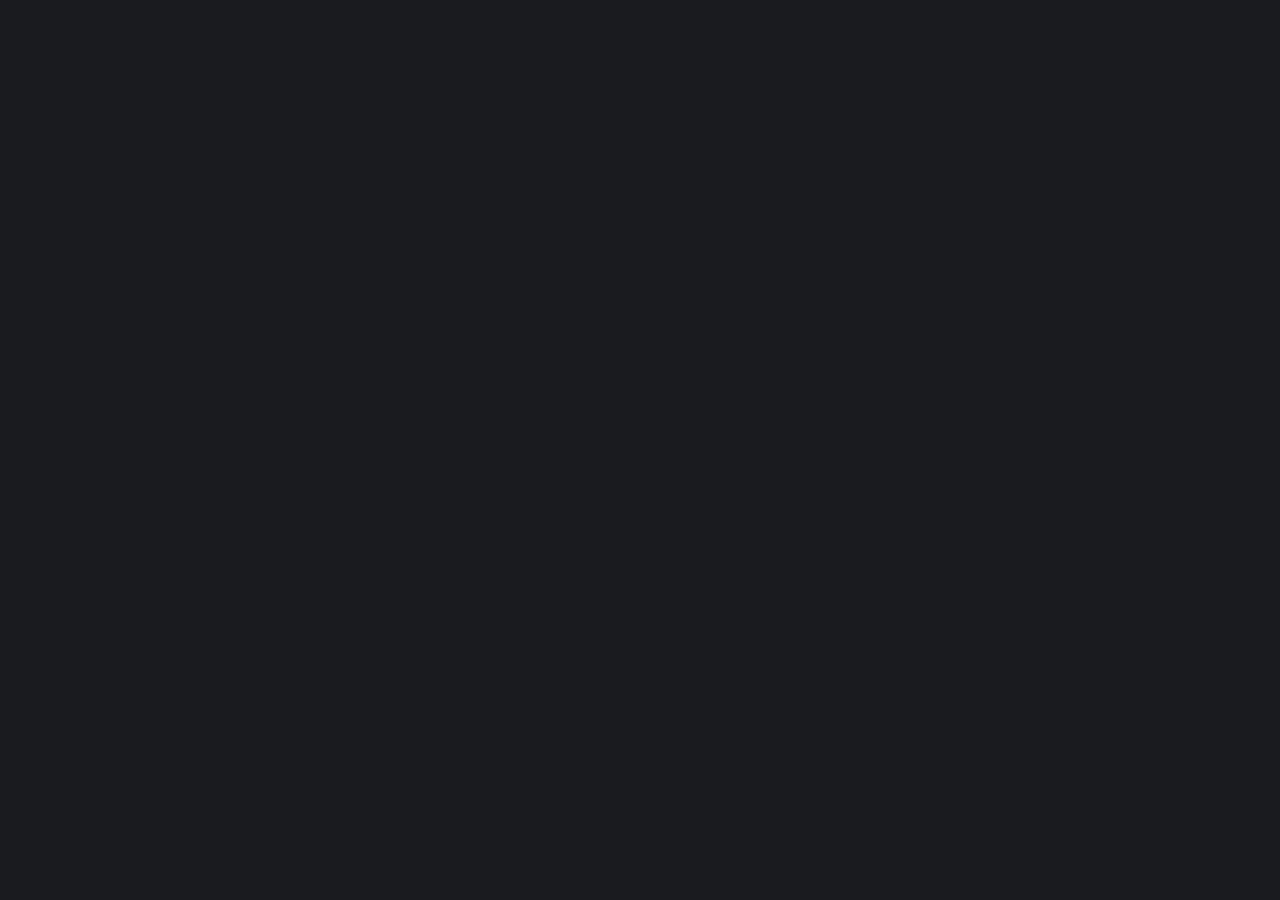
==== commit 976b110f: "custom 페이지를 기본 주소(index.html)로 옮김 - 템플릿 고정 렌더러 배치는 classic.html로 보관 - custom/index.html → index.html" ====
--- a/index.html
+++ b/index.html
@@ -1,26 +1,400 @@
-<!DOCTYPE html>
+<!doctype html>
 <html lang="ko">
 <head>
-<meta charset="UTF-8" />
-<meta name="viewport" content="width=device-width, initial-scale=1" />
-<title>포트폴리오</title>
-<link rel="icon" href="data:," /><!-- 아이콘 파일 없음: 브라우저가 /favicon.ico를 요청해 404가 나지 않게 -->
-<!-- 고정 렌더러 — 포트폴리오 페이지(아래로 읽는 한 페이지, A4 인쇄 = 제출 PDF). 내용은 data/portfolio.json · data/projects/*.json에서 읽습니다. 이 파일은 고치지 않아도 됩니다.
-     주소: #<절 id>(cover · intro · stack · p-<폴더> · p-<폴더>-core · glance · contact). 예전 포트폴리오 슬라이드 주소(#s=<장면 id> · #<번호>)는 같은 절로 넘어갑니다.
-     슬라이드는 project.html?p=<폴더>, 프로젝트 상세 문서는 doc.html?p=<폴더>. CDN은 버전 고정(Pretendard v1.3.9, Montserrat 5.2.8 — 영문 라벨, D2Coding 1.3.2) -->
-<link rel="stylesheet" href="https://cdn.jsdelivr.net/gh/orioncactus/pretendard@v1.3.9/dist/web/static/pretendard.css" />
-<link rel="stylesheet" href="https://cdn.jsdelivr.net/npm/@fontsource/montserrat@5.2.8/latin-700.css" />
-<link rel="stylesheet" href="https://cdn.jsdelivr.net/npm/@fontsource/montserrat@5.2.8/latin-800.css" />
-<link rel="stylesheet" href="https://cdn.jsdelivr.net/npm/d2coding@1.3.2/d2coding-subset.css" />
-<link rel="stylesheet" href="assets/portfolio.css" />
-<link rel="stylesheet" href="theme/theme.css" /><!-- 테마(색·모양·영문 글꼴): /portfolio-theme가 씀. /portfolio-update가 건드리지 않음 -->
+  <meta charset="utf-8">
+  <meta name="viewport" content="width=device-width, initial-scale=1">
+  <title>포트폴리오</title>
+  <!-- /portfolio-custom (직접 생성 모드) · 2026-11-23
+       배치: theme/layout.json — 왼쪽 단 고정(이름·한 줄 정체성·절 이동·연락처) + 오른쪽 단 스크롤(줄마다 나뉜 목록)
+       색: 디자인 요청 — 바탕 #1A1B1F · 카드 #25262B · 글자 #F7F8F8 · 강조 #7170FF · 영문 Inter · 카드 12px · 버튼 8px · 그림 칸 조금 크게(24:76 → 36:64)
+       내용은 data/*.json을 실행 중에 읽습니다(/portfolio-build만 다시 하면 이 페이지도 최신). UI 문구는 theme/strings.tsv(문구 표)를 따릅니다. -->
+  <!-- 기본 페이지: custom/index.html을 맨 위 index.html로 옮김(2026-11-24). 템플릿의 고정 렌더러 배치는 classic.html.
+       주의: /portfolio-update는 템플릿의 index.html로 이 파일을 덮어씁니다(업데이트 뒤 git으로 되돌리거나 다시 옮기기) -->
+  <link rel="stylesheet" href="https://cdn.jsdelivr.net/gh/orioncactus/pretendard@v1.3.9/dist/web/static/pretendard.css">
+  <link rel="stylesheet" href="https://cdn.jsdelivr.net/npm/@fontsource/inter@5.3.0/latin-700.css">
+  <link rel="stylesheet" href="https://cdn.jsdelivr.net/npm/@fontsource/inter@5.3.0/latin-800.css">
+  <script src="https://cdn.tailwindcss.com"></script>
+  <script>
+    tailwind.config = {
+      theme: {
+        screens: { sm: '760px', lg: '1024px', xl: '1280px' },
+        extend: {
+          colors: {
+            bg: '#1A1B1F', surface: '#25262B', ink: '#F7F8F8', body: '#D0D6E0', muted: '#9AA0A9',
+            line: '#2D2E32', line2: '#3B3C41', accent: '#7170FF', 'accent-ink': '#A3A2FF',
+          },
+          fontFamily: {
+            sans: ['Pretendard', 'system-ui', 'sans-serif'],
+            en: ['Inter', 'Pretendard', 'system-ui', 'sans-serif'],
+          },
+          borderRadius: { card: '12px', btn: '8px' },
+        },
+      },
+    };
+  </script>
+  <style>
+    html { scroll-behavior: smooth; }
+    body { background: #1A1B1F; color: #D0D6E0; }
+    ::selection { background: rgba(113, 112, 255, .35); color: #F7F8F8; }
+    .glow { background: radial-gradient(600px circle at 15% 0%, rgba(113, 112, 255, .10), transparent 60%); }
+    code.inline { font-family: 'D2Coding', ui-monospace, SFMono-Regular, Menlo, monospace; font-size: .88em;
+      background: #2D2E32; color: #F7F8F8; padding: .1em .35em; border-radius: 4px; }
+    .nav-line { transition: width .2s ease, background-color .2s ease; }
+    a:focus-visible, button:focus-visible { outline: 2px solid #A3A2FF; outline-offset: 2px; border-radius: 8px; }
+  </style>
 </head>
-<body>
-<a class="skip-link" href="#main">본문으로 건너뛰기</a>
-<div id="app"><p class="loading">불러오는 중…</p></div>
-<noscript><div class="notice"><h1>JavaScript를 켜 주세요</h1><p>이 포트폴리오는 data/의 내용을 읽어 브라우저에서 그립니다. JavaScript를 켠 뒤 다시 열어 주세요.</p></div></noscript>
-<script src="assets/strings.js"></script><!-- UI 문구 표(기본 문구) + theme/strings.tsv(내 문구) 읽기. common.js보다 먼저 -->
-<script src="assets/common.js"></script>
-<script src="assets/portfolio.js"></script>
+<body class="font-sans antialiased">
+  <div id="root"></div>
+
+  <script src="https://unpkg.com/react@18.3.1/umd/react.production.min.js"></script>
+  <script src="https://unpkg.com/react-dom@18.3.1/umd/react-dom.production.min.js"></script>
+  <script src="https://unpkg.com/@babel/standalone@7.24.7/babel.min.js"></script>
+  <script src="assets/strings.js"></script>
+
+  <script type="text/babel" data-presets="react">
+    const { useEffect, useState } = React;
+
+    // ── 문구 표(theme/strings.tsv) — 내 문구가 있으면 그것, 없으면 기본 문구 ──
+    // assets/strings.js의 PFStr는 전역 const라 window.PFStr로는 보이지 않음 → typeof로 확인
+    const hasStr = typeof PFStr !== 'undefined';
+    const t = (k, vars) => (hasStr ? PFStr.t(k, vars) : k);
+
+    // ── 도움 함수 ──
+    const img = (id, src) => `src/${id}/${src}`;
+    const deckUrl = (id) => `project.html?p=${encodeURIComponent(id)}`;
+    const docUrl = (id) => `doc.html?p=${encodeURIComponent(id)}`;
+    const pad2 = (n) => String(n).padStart(2, '0');
+    const normTitle = (s) => String(s || '').replace(/[`*_~]/g, '').replace(/\s+/g, ' ').trim();
+    const keyOk = (k) => /^[a-z][a-z0-9-]{1,31}$/.test(k || '') && !/^s-\d+$/.test(k);
+    // 기능의 절 제목 → 슬라이드 장면 주소(포트폴리오 페이지의 [슬라이드 열기]와 같은 규칙)
+    function sceneFor(p, section) {
+      const want = normTitle(section);
+      const slides = (p.deck && p.deck.slides) || [];
+      if (!want || !slides.length) return '';
+      const last = (x) => normTitle((x.sectionPath || []).slice(-1)[0]);
+      const sl = slides.find((x) => last(x) === want) || slides.find((x) => (x.sectionPath || []).some((s) => normTitle(s) === want));
+      return sl && keyOk(sl.key) ? `#s=d-${sl.key}` : '';
+    }
+    // `코드` 조각만 코드 글자로 — 나머지는 글자 그대로
+    function Rich({ text }) {
+      const parts = String(text || '').split(/(`[^`]+`)/g);
+      return parts.map((s, i) => (s.startsWith('`') && s.endsWith('`') && s.length > 2
+        ? <code key={i} className="inline">{s.slice(1, -1)}</code> : <React.Fragment key={i}>{s}</React.Fragment>));
+    }
+    const ext = { target: '_blank', rel: 'noopener noreferrer' };
+    const Arrow = () => <span aria-hidden="true" className="ml-1 inline-block transition-transform group-hover:-translate-y-0.5 group-hover:translate-x-0.5">↗</span>;
+
+    function Btn({ href, children, primary, external }) {
+      if (!href) return null;
+      const base = 'group inline-flex items-center rounded-btn px-3.5 py-2 text-sm font-semibold transition-colors';
+      const cls = primary ? `${base} bg-accent text-white hover:bg-[#8584FF]` : `${base} border border-line2 text-ink hover:border-accent hover:text-accent-ink`;
+      return <a href={href} className={cls} {...(external ? ext : {})}>{children}{external && <Arrow />}</a>;
+    }
+    const Eyebrow = ({ children }) => <p className="font-en text-xs font-bold uppercase tracking-[0.18em] text-accent-ink">{children}</p>;
+    function SectionHead({ en, ko, note }) {
+      return (
+        <div className="mb-8 lg:mb-10">
+          <Eyebrow>{en}</Eyebrow>
+          <div className="mt-2 flex items-baseline justify-between gap-4">
+            <h2 className="text-2xl font-bold text-ink">{ko}</h2>
+            {note && <span className="text-sm text-muted">{note}</span>}
+          </div>
+        </div>
+      );
+    }
+    const Tags = ({ tags }) => (tags && tags.length ? (
+      <ul className="mt-4 flex flex-wrap gap-2">
+        {tags.map((x) => <li key={x} className="rounded-full bg-accent/10 px-3 py-1 text-xs font-medium text-accent-ink">{x}</li>)}
+      </ul>) : null);
+
+    // ── 왼쪽 단(고정) — 머리 ──
+    function Header({ profile, generatedAt, active }) {
+      const nav = [
+        ['intro', t('page.nav-intro')], ['stack', t('page.nav-stack')], ['projects', t('page.nav-projects')],
+        ['glance', t('page.nav-glance')], ['contact', t('page.nav-contact')],
+      ];
+      return (
+        <header id="cover" className="pt-16 pb-4 lg:sticky lg:top-0 lg:flex lg:h-screen lg:w-[48%] lg:flex-col lg:justify-between lg:py-24">
+          <div>
+            <Eyebrow>{t('en.portfolio')}</Eyebrow>
+            <h1 className="mt-3 text-4xl font-bold tracking-tight text-ink sm:text-5xl">{profile.name}</h1>
+            {profile.nameEn && <p className="mt-2 font-en text-lg font-bold text-accent-ink">{profile.nameEn}</p>}
+            {profile.headline && <p className="mt-4 max-w-sm text-lg leading-relaxed text-body">{profile.headline}</p>}
+            <nav className="mt-16 hidden lg:block" aria-label={t('name.toc')}>
+              <ul className="space-y-1">
+                {nav.map(([id, label]) => (
+                  <li key={id}>
+                    <a href={`#${id}`} className="group flex items-center gap-4 py-2">
+                      <span className={`nav-line h-px ${active === id ? 'w-16 bg-ink' : 'w-8 bg-muted group-hover:w-16 group-hover:bg-ink'}`} />
+                      <span className={`text-xs font-bold tracking-wide ${active === id ? 'text-ink' : 'text-muted group-hover:text-ink'}`}>{label}</span>
+                    </a>
+                  </li>
+                ))}
+              </ul>
+            </nav>
+          </div>
+          <div className="mt-8 lg:mt-0">
+            <div className="flex flex-wrap gap-2">
+              {profile.email && <Btn href={`mailto:${profile.email}`} primary>{profile.email}</Btn>}
+              <Btn href={profile.github} external>GitHub</Btn>
+              {(profile.links || []).map((l) => <Btn key={l.url} href={l.url} external>{l.label}</Btn>)}
+            </div>
+            {generatedAt && <p className="mt-6 text-xs text-muted">{t('page.updated', { date: generatedAt })}</p>}
+          </div>
+        </header>
+      );
+    }
+
+    // ── 오른쪽 단 — 자기소개 ──
+    function Intro({ profile }) {
+      if (!profile.intro) return null;
+      return (
+        <section id="intro" className="scroll-mt-16 pb-20 lg:pb-28">
+          <SectionHead en={t('en.about')} ko={t('page.intro')} />
+          <p className="whitespace-pre-line text-lg leading-8 text-body">{profile.intro}</p>
+        </section>
+      );
+    }
+
+    // ── 기술 스택 — 줄마다 2단 24:76 (기술 | 어디에 썼는지 + 근거 프로젝트) ──
+    function Stack({ skills, titles }) {
+      if (!skills || !skills.length) return null;
+      return (
+        <section id="stack" className="scroll-mt-16 pb-20 lg:pb-28">
+          <SectionHead en={t('en.skills')} ko={t('page.stack')} note={t('page.stack-note')} />
+          <ol className="space-y-2">
+            {skills.map((s) => (
+              <li key={s.name} className="grid gap-3 rounded-card p-4 transition-colors hover:bg-surface sm:grid-cols-[minmax(0,24fr)_minmax(0,76fr)] sm:gap-6 sm:-mx-4">
+                <h3 className="font-bold text-ink">{s.name}</h3>
+                <ul className="space-y-3">
+                  {(s.evidence || []).map((e, i) => (
+                    <li key={i} className="leading-relaxed">
+                      <span className="text-body"><Rich text={e.text} /></span>
+                      {titles[e.project] && <a href={`#p-${e.project}`} className="ml-2 whitespace-nowrap text-sm text-accent-ink hover:underline">{titles[e.project]}</a>}
+                    </li>
+                  ))}
+                </ul>
+              </li>
+            ))}
+          </ol>
+        </section>
+      );
+    }
+
+    // ── 프로젝트 소개 — 2단 · 대표 이미지 왼쪽(36:64, 요청: 그림 칸 조금 크게) ──
+    function ProjectIntro({ p, no, total }) {
+      const links = p.links || {};
+      const teamLabel = p.team && p.team.type === 'team' ? t('name.team') : t('name.solo');
+      return (
+        <article id={`p-${p.id}`} className="scroll-mt-16">
+          <p className="font-en text-xs font-bold uppercase tracking-[0.18em] text-accent-ink">{t('page.project-no', { no: pad2(no), total: pad2(total) })}</p>
+          <div className="mt-2 flex flex-wrap items-baseline justify-between gap-x-4 gap-y-1">
+            <h3 className="text-2xl font-bold text-ink">{p.title}</h3>
+            <span className="text-sm text-muted">{teamLabel}{p.team && p.team.size ? ` · ${p.team.size}` : ''}</span>
+          </div>
+          {p.tagline && <p className="mt-2 leading-relaxed text-body">{p.tagline}</p>}
+
+          <div className={`mt-6 grid gap-6 rounded-card border border-line bg-surface p-5 ${p.cover ? 'sm:grid-cols-[minmax(0,36fr)_minmax(0,64fr)]' : ''}`}>
+            {p.cover && (
+              <a href={deckUrl(p.id)} className="block self-start overflow-hidden rounded-btn border border-line">
+                <img src={img(p.id, p.cover)} alt={`${p.title} 대표 이미지`} loading="lazy" className="aspect-video w-full object-cover transition-transform duration-300 hover:scale-[1.03]" />
+              </a>
+            )}
+            <div className="min-w-0">
+              {p.meta && p.meta.length > 0 && (
+                <dl className="grid grid-cols-1 gap-x-6 gap-y-3 text-sm xl:grid-cols-2">
+                  {p.meta.map((m) => (
+                    <div key={m.label}>
+                      <dt className="text-xs text-muted">{m.label}</dt>
+                      <dd className="mt-0.5 text-ink">{m.value}</dd>
+                    </div>
+                  ))}
+                </dl>
+              )}
+              {p.team && p.team.role && (
+                <div className="mt-4 text-sm">
+                  <p className="text-xs text-muted">{t('name.role')}</p>
+                  <p className="mt-0.5 text-ink">{p.team.role}</p>
+                </div>
+              )}
+            </div>
+          </div>
+
+          {p.intent && p.intent.text && (
+            <div className="mt-5 border-l-2 border-accent pl-4">
+              <p className="text-xs font-semibold text-accent-ink">{t('name.intent')}</p>
+              <p className="mt-1 leading-relaxed text-body"><Rich text={p.intent.text} /></p>
+            </div>
+          )}
+          <Tags tags={p.tags} />
+          <div className="mt-5 flex flex-wrap gap-2">
+            <Btn href={deckUrl(p.id)} primary>{t('name.deck')}</Btn>
+            <Btn href={docUrl(p.id)}>{t('name.doc-short')}</Btn>
+            <Btn href={links.github} external>GitHub</Btn>
+            <Btn href={links.video} external>{t('name.video')}</Btn>
+            {(links.extra || []).map((l) => <Btn key={l.url} href={l.url} external>{l.label}</Btn>)}
+          </div>
+        </article>
+      );
+    }
+
+    // ── 기능 소개 — 줄마다 2단 · 기능 화면 왼쪽(36:64). 화면이 없는 기능은 글이 폭 전체 ──
+    function Features({ p }) {
+      const hl = p.highlights || [];
+      if (!hl.length) return null;
+      return (
+        <div id={`p-${p.id}-core`} className="mt-12 scroll-mt-16">
+          <div className="mb-5 flex items-baseline justify-between gap-4">
+            <h4 className="text-lg font-bold text-ink">{t('page.features')}</h4>
+            <a href={deckUrl(p.id)} className="text-sm text-accent-ink hover:underline">{t('page.deck-all')}</a>
+          </div>
+          <ol className="space-y-2">
+            {hl.map((h, i) => {
+              const scene = sceneFor(p, h.section);
+              const hasImg = h.image && h.image.src;
+              return (
+                <li key={i} className={`grid gap-4 rounded-card p-4 transition-colors hover:bg-surface sm:gap-6 sm:-mx-4 ${hasImg ? 'sm:grid-cols-[minmax(0,36fr)_minmax(0,64fr)]' : ''}`}>
+                  {hasImg && (
+                    <figure className="self-start">
+                      <img src={img(p.id, h.image.src)} alt={h.image.caption || h.title} loading="lazy"
+                        {...(h.image.w && h.image.h ? { width: h.image.w, height: h.image.h } : {})}
+                        className="h-auto w-full rounded-btn border border-line bg-bg" />
+                    </figure>
+                  )}
+                  <div className="min-w-0">
+                    <p className="font-en text-xs font-bold uppercase tracking-[0.18em] text-muted">{t('en.feature')} {pad2(i + 1)}</p>
+                    <h5 className="mt-1 font-bold text-ink"><Rich text={h.title} /></h5>
+                    {h.what && <p className="mt-2 text-sm leading-relaxed text-body"><Rich text={h.what} /></p>}
+                    {h.how && <p className="mt-2 text-sm leading-relaxed text-muted"><Rich text={h.how} /></p>}
+                    <a href={`${deckUrl(p.id)}${scene}`} className="mt-3 inline-block text-sm font-semibold text-accent-ink hover:underline">{t('page.see-in-deck')} →</a>
+                  </div>
+                </li>
+              );
+            })}
+          </ol>
+        </div>
+      );
+    }
+
+    // ── 한눈에 보기 — 줄마다 2단 · 대표 이미지 왼쪽 · 낮은 줄 ──
+    function Glance({ projects }) {
+      return (
+        <section id="glance" className="scroll-mt-16 pb-20 lg:pb-28">
+          <SectionHead en={t('en.glance')} ko={t('page.glance')} />
+          <ul className="space-y-2">
+            {projects.map((p) => (
+              <li key={p.id} className={`grid gap-4 rounded-card p-4 transition-colors hover:bg-surface sm:gap-6 sm:-mx-4 ${p.cover ? 'sm:grid-cols-[minmax(0,28fr)_minmax(0,72fr)]' : ''}`}>
+                {p.cover && <a href={`#p-${p.id}`} className="block self-start overflow-hidden rounded-btn border border-line"><img src={img(p.id, p.cover)} alt="" loading="lazy" className="aspect-video w-full object-cover" /></a>}
+                <div className="min-w-0">
+                  <a href={`#p-${p.id}`} className="font-bold text-ink hover:text-accent-ink">{p.title}</a>
+                  {p.tagline && <p className="mt-1 text-sm leading-relaxed text-body">{p.tagline}</p>}
+                  <p className="mt-2 text-xs text-muted">
+                    {t('name.role-short')} · {p.team && p.team.role ? p.team.role : (p.team && p.team.type === 'team' ? t('name.team') : t('name.solo'))}
+                  </p>
+                  {p.tags && p.tags.length > 0 && <p className="mt-1 text-xs text-muted">{p.tags.slice(0, 4).join(' · ')}</p>}
+                </div>
+              </li>
+            ))}
+          </ul>
+        </section>
+      );
+    }
+
+    // ── 연락처 — 작은 글자 한 단 ──
+    function Contact({ profile, projects }) {
+      return (
+        <footer id="contact" className="scroll-mt-16 border-t border-line pt-10 pb-16 text-sm text-muted">
+          <Eyebrow>{t('en.contact')}</Eyebrow>
+          <div className="mt-4 flex flex-wrap gap-x-6 gap-y-2">
+            {profile.email && <a href={`mailto:${profile.email}`} className="text-ink hover:text-accent-ink">{profile.email}</a>}
+            {profile.github && <a href={profile.github} {...ext} className="text-ink hover:text-accent-ink">GitHub ↗</a>}
+            {(profile.links || []).map((l) => <a key={l.url} href={l.url} {...ext} className="text-ink hover:text-accent-ink">{l.label} ↗</a>)}
+          </div>
+          <ul className="mt-6 space-y-1.5">
+            {projects.map((p) => (
+              <li key={p.id} className="flex flex-wrap gap-x-3">
+                <span className="text-body">{p.title}</span>
+                <a href={deckUrl(p.id)} className="hover:text-accent-ink">{t('name.deck')}</a>
+                <a href={docUrl(p.id)} className="hover:text-accent-ink">{t('name.doc-short')}</a>
+                {p.links && p.links.github && <a href={p.links.github} {...ext} className="hover:text-accent-ink">GitHub ↗</a>}
+                {p.links && p.links.video && <a href={p.links.video} {...ext} className="hover:text-accent-ink">{t('name.video')} ↗</a>}
+              </li>
+            ))}
+          </ul>
+        </footer>
+      );
+    }
+
+    // ── 지금 보고 있는 절(왼쪽 절 이동 표시) ──
+    function useActive(ids, ready) {
+      const [active, setActive] = useState(ids[0]);
+      useEffect(() => {
+        if (!ready) return;
+        const els = ids.map((id) => document.getElementById(id)).filter(Boolean);
+        const io = new IntersectionObserver((ents) => {
+          const vis = ents.filter((e) => e.isIntersecting).sort((a, b) => a.boundingClientRect.top - b.boundingClientRect.top);
+          if (vis[0]) setActive(vis[0].target.id);
+        }, { rootMargin: '-30% 0px -60% 0px' });
+        els.forEach((el) => io.observe(el));
+        return () => io.disconnect();
+      }, [ready]);
+      return active;
+    }
+
+    function App() {
+      const [state, setState] = useState({ status: 'loading' });
+      useEffect(() => {
+        (async () => {
+          try {
+            if (hasStr) await PFStr.load('theme/strings.tsv');
+            const res = await fetch('data/portfolio.json', { cache: 'no-cache' });
+            if (!res.ok) throw new Error(`data/portfolio.json (${res.status})`);
+            const pf = await res.json();
+            const projects = (await Promise.all((pf.projects || []).map(async (id) => {
+              const r = await fetch(`data/projects/${encodeURIComponent(id)}.json`, { cache: 'no-cache' });
+              return r.ok ? r.json() : null;
+            }))).filter(Boolean);
+            document.title = `${pf.profile.name} · ${t('name.portfolio')}`;
+            setState({ status: 'ok', pf, projects });
+          } catch (e) {
+            setState({ status: 'error', message: String(e && e.message || e) });
+          }
+        })();
+      }, []);
+      const active = useActive(['intro', 'stack', 'projects', 'glance', 'contact'], state.status === 'ok');
+
+      if (state.status === 'loading') return <p className="p-10 text-muted">불러오는 중…</p>;
+      if (state.status === 'error') return <p className="p-10 text-muted">데이터를 읽지 못했습니다: {state.message} — 로컬 서버로 열었는지, /portfolio-build를 했는지 확인하세요.</p>;
+
+      const { pf, projects } = state;
+      const titles = Object.fromEntries(projects.map((p) => [p.id, p.title]));
+      return (
+        <div className="glow min-h-screen">
+          <div className="mx-auto max-w-[1248px] px-6 sm:px-8 lg:flex lg:justify-between lg:gap-8">
+            <Header profile={pf.profile} generatedAt={pf.generatedAt} active={active} />
+            <main className="pt-12 lg:w-[52%] lg:py-24">
+              <Intro profile={pf.profile} />
+              <Stack skills={pf.skills} titles={titles} />
+              <section id="projects" className="scroll-mt-16 pb-20 lg:pb-28">
+                <SectionHead en={t('en.project')} ko={t('page.nav-projects')} />
+                <div className="space-y-24">
+                  {projects.map((p, i) => (
+                    <div key={p.id}>
+                      <ProjectIntro p={p} no={i + 1} total={projects.length} />
+                      <Features p={p} />
+                    </div>
+                  ))}
+                </div>
+              </section>
+              <Glance projects={projects} />
+              <Contact profile={pf.profile} projects={projects} />
+            </main>
+          </div>
+        </div>
+      );
+    }
+
+    ReactDOM.createRoot(document.getElementById('root')).render(<App />);
+  </script>
 </body>
 </html>
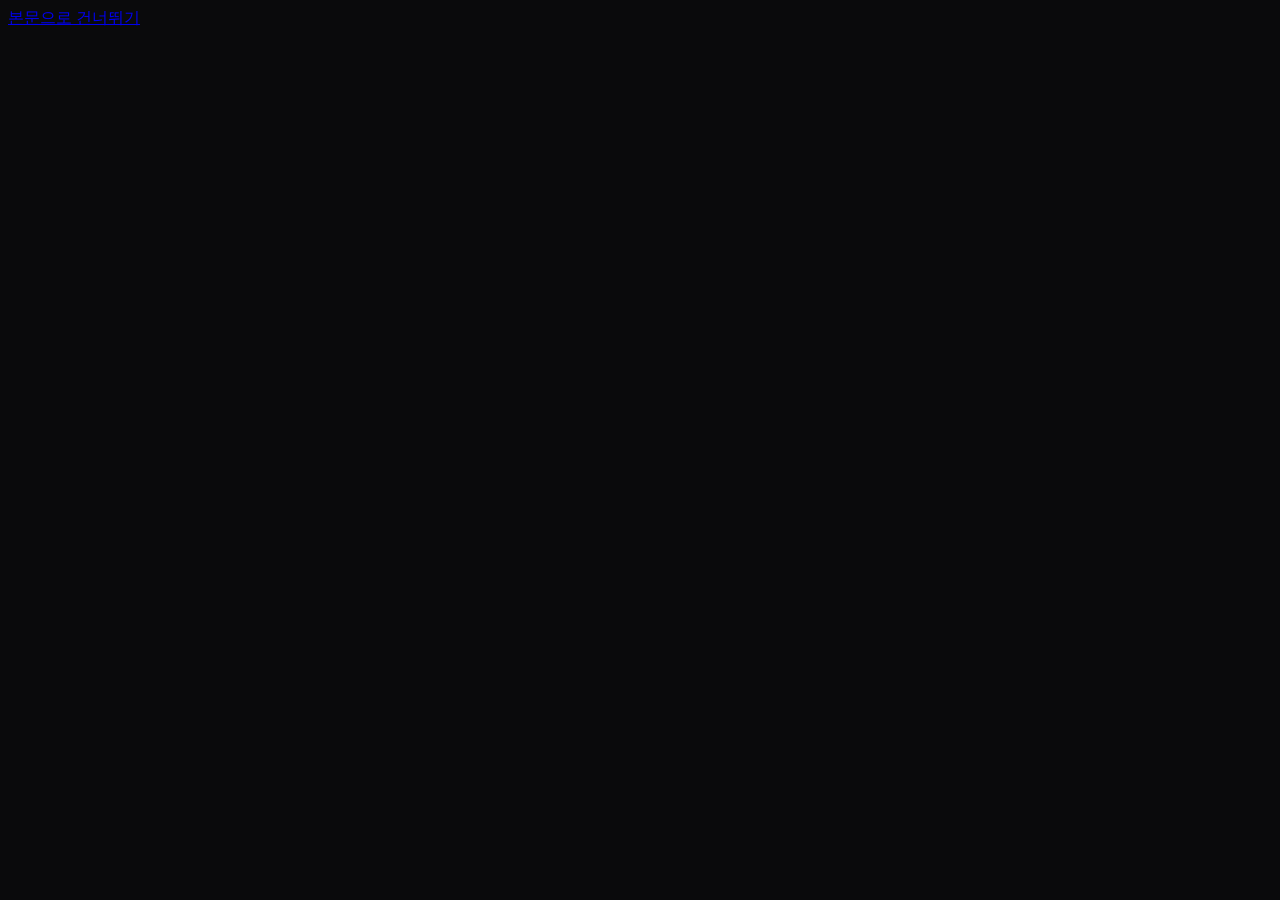
==== commit d7e4f5c1: "메인 페이지 새 디자인 + 게임 소개 페이지 추가 - index.html: 첫 화면 프로필 → 게임 대표 이미지를 비스듬한 띠로(마우스를 올린 게임만 색) → 프로젝트 요약(클릭 " ====
--- a/index.html
+++ b/index.html
@@ -4,12 +4,13 @@
   <meta charset="utf-8">
   <meta name="viewport" content="width=device-width, initial-scale=1">
   <title>포트폴리오</title>
-  <!-- /portfolio-custom (직접 생성 모드) · 2026-11-23
-       배치: theme/layout.json — 왼쪽 단 고정(이름·한 줄 정체성·절 이동·연락처) + 오른쪽 단 스크롤(줄마다 나뉜 목록)
-       색: 디자인 요청 — 바탕 #1A1B1F · 카드 #25262B · 글자 #F7F8F8 · 강조 #7170FF · 영문 Inter · 카드 12px · 버튼 8px · 그림 칸 조금 크게(24:76 → 36:64)
+  <!-- 기본 페이지(맨 위 index.html). 템플릿의 고정 렌더러 배치는 classic.html. 주의: /portfolio-update는 템플릿의 index.html로 이 파일을 덮어씁니다(업데이트 뒤 git으로 되돌리기) -->
+  <!-- /portfolio-custom (직접 생성 모드) · 2026-11-25
+       배치: 수강생 요청 — 첫 화면 프로필 → 게임 대표 이미지를 비스듬한 띠로 나란히(마우스를 올린 게임만 색이 살아남)
+             → 프로젝트 요약(한 줄 소개·핵심 기술·역할·기능 소개 제목, 클릭 없이 보임) → 기술 스택 → 연락처.
+             게임을 누르면 game.html?p=<id>(게임 소개 페이지). theme/layout.json의 배치 대신 이 요청을 따름.
+       색: 거의 검은 바탕 #0A0A0C · 글자 #F2F2F0 · 강조 #7170FF · 글꼴 Pretendard · 영문 Inter
        내용은 data/*.json을 실행 중에 읽습니다(/portfolio-build만 다시 하면 이 페이지도 최신). UI 문구는 theme/strings.tsv(문구 표)를 따릅니다. -->
-  <!-- 기본 페이지: custom/index.html을 맨 위 index.html로 옮김(2026-11-24). 템플릿의 고정 렌더러 배치는 classic.html.
-       주의: /portfolio-update는 템플릿의 index.html로 이 파일을 덮어씁니다(업데이트 뒤 git으로 되돌리거나 다시 옮기기) -->
   <link rel="stylesheet" href="https://cdn.jsdelivr.net/gh/orioncactus/pretendard@v1.3.9/dist/web/static/pretendard.css">
   <link rel="stylesheet" href="https://cdn.jsdelivr.net/npm/@fontsource/inter@5.3.0/latin-700.css">
   <link rel="stylesheet" href="https://cdn.jsdelivr.net/npm/@fontsource/inter@5.3.0/latin-800.css">
@@ -20,30 +21,61 @@
         screens: { sm: '760px', lg: '1024px', xl: '1280px' },
         extend: {
           colors: {
-            bg: '#1A1B1F', surface: '#25262B', ink: '#F7F8F8', body: '#D0D6E0', muted: '#9AA0A9',
-            line: '#2D2E32', line2: '#3B3C41', accent: '#7170FF', 'accent-ink': '#A3A2FF',
+            bg: '#0A0A0C', surface: '#141417', ink: '#F2F2F0', body: '#C9CCD3', muted: '#8A8F98',
+            line: '#222227', line2: '#34343B', accent: '#7170FF', 'accent-ink': '#A3A2FF',
           },
           fontFamily: {
             sans: ['Pretendard', 'system-ui', 'sans-serif'],
-            en: ['Inter', 'Pretendard', 'system-ui', 'sans-serif'],
+            serif: ['Pretendard', 'system-ui', 'sans-serif'],
+            display: ['Inter', 'Pretendard', 'system-ui', 'sans-serif'],
           },
-          borderRadius: { card: '12px', btn: '8px' },
+          borderRadius: { card: '10px', btn: '6px' },
         },
       },
     };
   </script>
   <style>
     html { scroll-behavior: smooth; }
-    body { background: #1A1B1F; color: #D0D6E0; }
-    ::selection { background: rgba(113, 112, 255, .35); color: #F7F8F8; }
-    .glow { background: radial-gradient(600px circle at 15% 0%, rgba(113, 112, 255, .10), transparent 60%); }
+    body { background: #0A0A0C; color: #C9CCD3; }
+    ::selection { background: rgba(113, 112, 255, .35); color: #F2F2F0; }
+    .font-display, .big-title { font-variant-numeric: lining-nums; }
     code.inline { font-family: 'D2Coding', ui-monospace, SFMono-Regular, Menlo, monospace; font-size: .88em;
-      background: #2D2E32; color: #F7F8F8; padding: .1em .35em; border-radius: 4px; }
-    .nav-line { transition: width .2s ease, background-color .2s ease; }
-    a:focus-visible, button:focus-visible { outline: 2px solid #A3A2FF; outline-offset: 2px; border-radius: 8px; }
+      background: #222227; color: #F2F2F0; padding: .1em .35em; border-radius: 4px; }
+    a:focus-visible, button:focus-visible { outline: 2px solid #A3A2FF; outline-offset: 3px; }
+
+    /* 첫 화면 — 은은한 빛 */
+    .hero-glow { background:
+      radial-gradient(900px 600px at 80% 20%, rgba(113,112,255,.10), transparent 60%),
+      radial-gradient(700px 500px at 10% 90%, rgba(255,255,255,.04), transparent 60%); }
+    .scroll-cue { animation: cue 2.2s ease-in-out infinite; }
+    @keyframes cue { 0%,100% { transform: translateY(0); opacity: .5 } 50% { transform: translateY(8px); opacity: 1 } }
+
+    /* 게임 띠 — 비스듬히 잘린 판이 나란히, 마우스를 올린 판만 색이 살아나고 넓어짐 */
+    .fs-row { --skew: -13deg; }
+    .fs-panel { flex: 1 1 0; transform: skewX(var(--skew)); transition: flex-grow .7s cubic-bezier(.2,.7,.2,1); outline: none; }
+    .fs-unskew { transform: skewX(calc(var(--skew) * -1)); }
+    .fs-img { filter: grayscale(1) brightness(.42); transform: scale(1.04);
+      transition: filter .6s ease, transform 1.2s cubic-bezier(.2,.7,.2,1); }
+    .fs-meta { opacity: 0; transform: translateY(8px); transition: opacity .5s ease, transform .5s ease; }
+    .fs-panel:hover, .fs-panel:focus-visible { flex-grow: 1.5; }
+    .fs-panel:hover .fs-img, .fs-panel:focus-visible .fs-img { filter: none; transform: scale(1); }
+    .fs-panel:hover .fs-meta, .fs-panel:focus-visible .fs-meta { opacity: 1; transform: none; }
+    .fs-panel:focus-visible .fs-title { text-decoration: underline; text-underline-offset: 8px; }
+    .fs-title { text-shadow: 0 2px 24px rgba(0,0,0,.6); }
+
+    /* 나타나기 */
+    .reveal { opacity: 0; transform: translateY(24px); transition: opacity .8s ease, transform .8s cubic-bezier(.2,.7,.2,1); }
+    .reveal.in { opacity: 1; transform: none; }
+    @media (prefers-reduced-motion: reduce) {
+      html { scroll-behavior: auto; }
+      .reveal { opacity: 1; transform: none; transition: none; }
+      .fs-panel, .fs-img, .fs-meta, .scroll-cue { transition: none; animation: none; }
+    }
+    @media print { .reveal { opacity: 1 !important; transform: none !important; } header.fixed { position: static; } }
   </style>
 </head>
 <body class="font-sans antialiased">
+  <a href="#main" class="sr-only focus:not-sr-only focus:fixed focus:left-4 focus:top-4 focus:z-[60] focus:rounded-btn focus:bg-accent focus:px-3 focus:py-2 focus:text-white" id="skip">본문으로 건너뛰기</a>
   <div id="root"></div>
 
   <script src="https://unpkg.com/react@18.3.1/umd/react.production.min.js"></script>
@@ -55,290 +87,285 @@
     const { useEffect, useState } = React;
 
     // ── 문구 표(theme/strings.tsv) — 내 문구가 있으면 그것, 없으면 기본 문구 ──
-    // assets/strings.js의 PFStr는 전역 const라 window.PFStr로는 보이지 않음 → typeof로 확인
     const hasStr = typeof PFStr !== 'undefined';
     const t = (k, vars) => (hasStr ? PFStr.t(k, vars) : k);
 
     // ── 도움 함수 ──
     const img = (id, src) => `src/${id}/${src}`;
+    const gameUrl = (id) => `game.html?p=${encodeURIComponent(id)}`;
     const deckUrl = (id) => `project.html?p=${encodeURIComponent(id)}`;
     const docUrl = (id) => `doc.html?p=${encodeURIComponent(id)}`;
     const pad2 = (n) => String(n).padStart(2, '0');
-    const normTitle = (s) => String(s || '').replace(/[`*_~]/g, '').replace(/\s+/g, ' ').trim();
-    const keyOk = (k) => /^[a-z][a-z0-9-]{1,31}$/.test(k || '') && !/^s-\d+$/.test(k);
-    // 기능의 절 제목 → 슬라이드 장면 주소(포트폴리오 페이지의 [슬라이드 열기]와 같은 규칙)
-    function sceneFor(p, section) {
-      const want = normTitle(section);
-      const slides = (p.deck && p.deck.slides) || [];
-      if (!want || !slides.length) return '';
-      const last = (x) => normTitle((x.sectionPath || []).slice(-1)[0]);
-      const sl = slides.find((x) => last(x) === want) || slides.find((x) => (x.sectionPath || []).some((s) => normTitle(s) === want));
-      return sl && keyOk(sl.key) ? `#s=d-${sl.key}` : '';
-    }
-    // `코드` 조각만 코드 글자로 — 나머지는 글자 그대로
+    const ext = { target: '_blank', rel: 'noopener noreferrer' };
+    const metaOf = (p, label) => ((p.meta || []).find((m) => m.label === label) || {}).value || '';
+    const teamLabel = (p) => (p.team && p.team.type === 'team' ? t('name.team') : t('name.solo'));
     function Rich({ text }) {
       const parts = String(text || '').split(/(`[^`]+`)/g);
       return parts.map((s, i) => (s.startsWith('`') && s.endsWith('`') && s.length > 2
         ? <code key={i} className="inline">{s.slice(1, -1)}</code> : <React.Fragment key={i}>{s}</React.Fragment>));
     }
-    const ext = { target: '_blank', rel: 'noopener noreferrer' };
-    const Arrow = () => <span aria-hidden="true" className="ml-1 inline-block transition-transform group-hover:-translate-y-0.5 group-hover:translate-x-0.5">↗</span>;
 
     function Btn({ href, children, primary, external }) {
       if (!href) return null;
-      const base = 'group inline-flex items-center rounded-btn px-3.5 py-2 text-sm font-semibold transition-colors';
-      const cls = primary ? `${base} bg-accent text-white hover:bg-[#8584FF]` : `${base} border border-line2 text-ink hover:border-accent hover:text-accent-ink`;
-      return <a href={href} className={cls} {...(external ? ext : {})}>{children}{external && <Arrow />}</a>;
-    }
-    const Eyebrow = ({ children }) => <p className="font-en text-xs font-bold uppercase tracking-[0.18em] text-accent-ink">{children}</p>;
+      const base = 'group inline-flex items-center gap-1 rounded-btn px-3.5 py-2 text-sm font-semibold transition-colors';
+      const cls = primary ? `${base} bg-accent text-white hover:bg-[#8584FF]`
+        : `${base} border border-line2 text-ink hover:border-accent-ink hover:text-accent-ink`;
+      return <a href={href} className={cls} {...(external ? ext : {})}>{children}{external && <span aria-hidden="true">↗</span>}</a>;
+    }
     function SectionHead({ en, ko, note }) {
       return (
-        <div className="mb-8 lg:mb-10">
-          <Eyebrow>{en}</Eyebrow>
-          <div className="mt-2 flex items-baseline justify-between gap-4">
-            <h2 className="text-2xl font-bold text-ink">{ko}</h2>
+        <div className="reveal mb-10 lg:mb-14">
+          <p className="font-display text-sm font-bold uppercase tracking-[0.3em] text-accent-ink">{en}</p>
+          <div className="mt-2 flex flex-wrap items-baseline justify-between gap-x-4 gap-y-1">
+            <h2 className="font-serif text-3xl font-bold text-ink sm:text-4xl">{ko}</h2>
             {note && <span className="text-sm text-muted">{note}</span>}
           </div>
         </div>
       );
     }
-    const Tags = ({ tags }) => (tags && tags.length ? (
-      <ul className="mt-4 flex flex-wrap gap-2">
-        {tags.map((x) => <li key={x} className="rounded-full bg-accent/10 px-3 py-1 text-xs font-medium text-accent-ink">{x}</li>)}
-      </ul>) : null);
-
-    // ── 왼쪽 단(고정) — 머리 ──
-    function Header({ profile, generatedAt, active }) {
-      const nav = [
-        ['intro', t('page.nav-intro')], ['stack', t('page.nav-stack')], ['projects', t('page.nav-projects')],
-        ['glance', t('page.nav-glance')], ['contact', t('page.nav-contact')],
-      ];
-      return (
-        <header id="cover" className="pt-16 pb-4 lg:sticky lg:top-0 lg:flex lg:h-screen lg:w-[48%] lg:flex-col lg:justify-between lg:py-24">
-          <div>
-            <Eyebrow>{t('en.portfolio')}</Eyebrow>
-            <h1 className="mt-3 text-4xl font-bold tracking-tight text-ink sm:text-5xl">{profile.name}</h1>
-            {profile.nameEn && <p className="mt-2 font-en text-lg font-bold text-accent-ink">{profile.nameEn}</p>}
-            {profile.headline && <p className="mt-4 max-w-sm text-lg leading-relaxed text-body">{profile.headline}</p>}
-            <nav className="mt-16 hidden lg:block" aria-label={t('name.toc')}>
-              <ul className="space-y-1">
-                {nav.map(([id, label]) => (
-                  <li key={id}>
-                    <a href={`#${id}`} className="group flex items-center gap-4 py-2">
-                      <span className={`nav-line h-px ${active === id ? 'w-16 bg-ink' : 'w-8 bg-muted group-hover:w-16 group-hover:bg-ink'}`} />
-                      <span className={`text-xs font-bold tracking-wide ${active === id ? 'text-ink' : 'text-muted group-hover:text-ink'}`}>{label}</span>
-                    </a>
-                  </li>
-                ))}
+
+    // ── 머리 막대 — 위에 고정, 스크롤하면 어두운 바탕 ──
+    function TopBar({ profile }) {
+      const [solid, setSolid] = useState(false);
+      useEffect(() => {
+        const on = () => setSolid(window.scrollY > 40);
+        on(); window.addEventListener('scroll', on, { passive: true });
+        return () => window.removeEventListener('scroll', on);
+      }, []);
+      const nav = [['cover', t('page.nav-intro')], ['projects', t('page.nav-projects')], ['glance', t('page.nav-glance')], ['stack', t('page.nav-stack')], ['contact', t('page.nav-contact')]];
+      return (
+        <header className={`fixed inset-x-0 top-0 z-50 transition-colors duration-300 ${solid ? 'bg-bg/85 backdrop-blur border-b border-line' : 'bg-transparent'}`}>
+          <div className="mx-auto flex h-16 max-w-[1320px] items-center justify-between px-5 sm:px-8">
+            <a href="#cover" className="font-serif text-lg font-bold tracking-wide text-ink">{profile.name}</a>
+            <nav aria-label={t('name.toc')} className="hidden sm:block">
+              <ul className="flex gap-7 text-sm font-semibold">
+                {nav.map(([id, label]) => <li key={id}><a href={`#${id}`} className="text-body transition-colors hover:text-ink">{label}</a></li>)}
               </ul>
             </nav>
-          </div>
-          <div className="mt-8 lg:mt-0">
-            <div className="flex flex-wrap gap-2">
+            {profile.github && <a href={profile.github} {...ext} className="text-sm font-semibold text-body hover:text-ink sm:hidden">GitHub ↗</a>}
+          </div>
+        </header>
+      );
+    }
+
+    // ── 첫 화면 — 프로필(이름·한 줄 소개·자기소개·연락처) ──
+    function Cover({ profile, generatedAt }) {
+      return (
+        <section id="cover" className="hero-glow relative flex min-h-[100svh] items-center">
+          <div className="mx-auto w-full max-w-[1320px] px-5 pb-24 pt-28 sm:px-8">
+            <p className="reveal font-display text-sm font-bold uppercase tracking-[0.35em] text-accent-ink">{t('en.portfolio')}</p>
+            <h1 className="reveal mt-5 font-serif text-5xl font-black tracking-tight text-ink sm:text-7xl lg:text-8xl">{profile.name}</h1>
+            {profile.nameEn && <p className="reveal mt-3 font-display text-2xl font-semibold tracking-[0.12em] text-body sm:text-3xl">{profile.nameEn}</p>}
+            {profile.headline && <p className="reveal mt-8 max-w-2xl text-xl font-semibold leading-relaxed text-ink sm:text-2xl">{profile.headline}</p>}
+            {profile.intro && (
+              <div className="reveal mt-8 max-w-2xl border-l-2 border-accent pl-5">
+                <p className="text-xs font-bold tracking-wide text-accent-ink">{t('page.intro')}</p>
+                <p className="mt-2 whitespace-pre-line text-lg leading-8 text-body">{profile.intro}</p>
+              </div>
+            )}
+            <div className="reveal mt-10 flex flex-wrap gap-2">
               {profile.email && <Btn href={`mailto:${profile.email}`} primary>{profile.email}</Btn>}
               <Btn href={profile.github} external>GitHub</Btn>
               {(profile.links || []).map((l) => <Btn key={l.url} href={l.url} external>{l.label}</Btn>)}
             </div>
-            {generatedAt && <p className="mt-6 text-xs text-muted">{t('page.updated', { date: generatedAt })}</p>}
-          </div>
-        </header>
-      );
-    }
-
-    // ── 오른쪽 단 — 자기소개 ──
-    function Intro({ profile }) {
-      if (!profile.intro) return null;
-      return (
-        <section id="intro" className="scroll-mt-16 pb-20 lg:pb-28">
-          <SectionHead en={t('en.about')} ko={t('page.intro')} />
-          <p className="whitespace-pre-line text-lg leading-8 text-body">{profile.intro}</p>
+            {generatedAt && <p className="reveal mt-6 text-xs text-muted">{t('page.updated', { date: generatedAt })}</p>}
+          </div>
+          <a href="#projects" className="scroll-cue absolute bottom-8 left-1/2 -translate-x-1/2 text-center font-display text-xs font-bold tracking-[0.35em] text-muted hover:text-ink">
+            SCROLL<span className="mt-2 block text-lg leading-none" aria-hidden="true">↓</span>
+          </a>
         </section>
       );
     }
 
-    // ── 기술 스택 — 줄마다 2단 24:76 (기술 | 어디에 썼는지 + 근거 프로젝트) ──
+    // ── 게임 띠 — 넓은 화면: 비스듬한 판이 나란히 / 좁은 화면: 세로로 쌓인 카드 ──
+    function Games({ projects }) {
+      return (
+        <section id="projects" className="scroll-mt-16" aria-label={t('page.nav-projects')}>
+          {/* 넓은 화면 */}
+          <div className="relative hidden h-[100svh] min-h-[560px] overflow-hidden bg-black sm:block">
+            {/* 비스듬한 판의 바깥 모서리가 화면 밖으로 나가도록 좌우로 tan(13°) × 화면 높이 절반만큼 넓힘 */}
+            <div className="fs-row absolute inset-y-0 flex gap-[3px]" style={{ left: 'calc(-12svh - 12px)', right: 'calc(-12svh - 12px)' }}>
+              {projects.map((p, i) => (
+                <a key={p.id} href={gameUrl(p.id)} className="fs-panel group relative block overflow-hidden bg-black">
+                  <div className="fs-unskew absolute inset-y-0 -left-[40%] -right-[40%]">
+                    {p.cover && <img src={img(p.id, p.cover)} alt="" className="fs-img h-full w-full object-cover" />}
+                    <div className="absolute inset-0 bg-gradient-to-t from-black/80 via-black/10 to-black/40" />
+                  </div>
+                  <div className={`fs-unskew absolute inset-0 flex flex-col items-center justify-center text-center ${projects.length > 1 && i === 0 ? 'pl-[30%] pr-[10%]' : projects.length > 1 && i === projects.length - 1 ? 'pl-[10%] pr-[30%]' : 'px-[16%]'}`}>
+                    <p className="font-display text-xs font-bold tracking-[0.35em] text-body/80">{t('en.project')} {pad2(i + 1)}</p>
+                    <h3 className="fs-title mt-3 font-serif text-[clamp(1.6rem,2.8vw,3rem)] font-black leading-tight text-ink [word-break:keep-all]">{p.title}</h3>
+                    <div className="fs-meta mt-4 text-sm text-ink/90">
+                      {metaOf(p, '장르') && <p>{metaOf(p, '장르')}</p>}
+                      <p className="mt-1 text-body/80">{teamLabel(p)}{p.team && p.team.size ? ` · ${p.team.size}` : ''}</p>
+                      <p className="mt-5 inline-block border border-ink/60 px-4 py-1.5 font-display text-xs font-bold tracking-[0.3em]">VIEW →</p>
+                    </div>
+                  </div>
+                </a>
+              ))}
+            </div>
+            <p className="pointer-events-none absolute bottom-6 left-1/2 -translate-x-1/2 rounded-full bg-black/60 px-4 py-1.5 text-xs text-body">게임을 누르면 소개 페이지로 이동합니다</p>
+          </div>
+
+          {/* 좁은 화면 */}
+          <div className="space-y-[3px] bg-black sm:hidden">
+            {projects.map((p, i) => (
+              <a key={p.id} href={gameUrl(p.id)} className="relative block h-[46svh] min-h-[260px] overflow-hidden">
+                {p.cover && <img src={img(p.id, p.cover)} alt="" className="h-full w-full object-cover" loading="lazy" />}
+                <div className="absolute inset-0 bg-gradient-to-t from-black/85 via-black/20 to-transparent" />
+                <div className="absolute inset-x-0 bottom-0 p-5">
+                  <p className="font-display text-xs font-bold tracking-[0.3em] text-body/80">{t('en.project')} {pad2(i + 1)}</p>
+                  <h3 className="mt-1 font-serif text-3xl font-black text-ink">{p.title}</h3>
+                  {metaOf(p, '장르') && <p className="mt-1 text-sm text-body">{metaOf(p, '장르')}</p>}
+                </div>
+              </a>
+            ))}
+          </div>
+        </section>
+      );
+    }
+
+    // ── 프로젝트 요약 — 클릭하지 않아도 보이는 정보(한 줄 소개·정보·역할·기능 소개 제목·핵심 기술·링크) ──
+    function Glance({ projects }) {
+      return (
+        <section id="glance" className="scroll-mt-16 py-24 lg:py-32">
+          <div className="mx-auto max-w-[1320px] px-5 sm:px-8">
+            <SectionHead en={t('en.glance')} ko={t('page.glance')} />
+            <ol className="grid grid-cols-[minmax(0,1fr)] gap-6 lg:grid-cols-3">
+              {projects.map((p, i) => {
+                const links = p.links || {};
+                const hl = p.highlights || [];
+                return (
+                  <li key={p.id} id={`p-${p.id}`} className="reveal flex scroll-mt-20 flex-col overflow-hidden rounded-card border border-line bg-surface">
+                    {p.cover && (
+                      <a href={gameUrl(p.id)} className="group block overflow-hidden" aria-label={`${p.title} 게임 소개`}>
+                        <img src={img(p.id, p.cover)} alt={`${p.title} 대표 이미지`} loading="lazy" className="aspect-video w-full object-cover transition-transform duration-700 group-hover:scale-[1.04]" />
+                      </a>
+                    )}
+                    <div className="flex flex-1 flex-col p-6">
+                      <p className="font-display text-xs font-bold tracking-[0.3em] text-accent-ink">{t('page.project-no', { no: pad2(i + 1), total: pad2(projects.length) })}</p>
+                      <h3 className="mt-2 font-serif text-2xl font-bold text-ink"><a href={gameUrl(p.id)} className="hover:text-accent-ink">{p.title}</a></h3>
+                      {p.tagline && <p className="mt-2 leading-relaxed text-body"><Rich text={p.tagline} /></p>}
+
+                      {p.meta && p.meta.length > 0 && (
+                        <dl className="mt-5 space-y-2 border-t border-line pt-4 text-sm">
+                          {p.meta.map((m) => (
+                            <div key={m.label} className="grid grid-cols-[4.5rem_minmax(0,1fr)] gap-3">
+                              <dt className="text-muted">{m.label}</dt>
+                              <dd className="text-ink">{m.value}</dd>
+                            </div>
+                          ))}
+                          <div className="grid grid-cols-[4.5rem_minmax(0,1fr)] gap-3">
+                            <dt className="text-muted">{t('name.role-short')}</dt>
+                            <dd className="text-ink">{p.team && p.team.role ? p.team.role : teamLabel(p)}</dd>
+                          </div>
+                        </dl>
+                      )}
+
+                      {hl.length > 0 && (
+                        <div className="mt-5 border-t border-line pt-4">
+                          <p className="text-xs font-bold tracking-wide text-muted">{t('page.features')}</p>
+                          <ul className="mt-2 space-y-1.5 text-sm">
+                            {hl.map((h, j) => (
+                              <li key={j} className="flex gap-2 text-ink">
+                                <span className="font-display font-bold text-accent-ink">{pad2(j + 1)}</span>
+                                <a href={`${gameUrl(p.id)}#f-${j + 1}`} className="hover:text-accent-ink"><Rich text={h.title} /></a>
+                              </li>
+                            ))}
+                          </ul>
+                        </div>
+                      )}
+
+                      {p.tags && p.tags.length > 0 && (
+                        <ul className="mt-5 flex flex-wrap gap-1.5">
+                          {p.tags.map((x) => <li key={x} className="rounded-full bg-accent/10 px-2.5 py-1 text-xs font-medium text-accent-ink">{x}</li>)}
+                        </ul>
+                      )}
+
+                      <div className="mt-auto flex flex-wrap gap-2 pt-6">
+                        <Btn href={gameUrl(p.id)} primary>게임 소개</Btn>
+                        <Btn href={docUrl(p.id)}>{t('name.doc-short')}</Btn>
+                        <Btn href={deckUrl(p.id)}>{t('name.deck')}</Btn>
+                        <Btn href={links.github} external>GitHub</Btn>
+                        <Btn href={links.video} external>{t('name.video')}</Btn>
+                        {(links.extra || []).map((l) => <Btn key={l.url} href={l.url} external>{l.label}</Btn>)}
+                      </div>
+                    </div>
+                  </li>
+                );
+              })}
+            </ol>
+          </div>
+        </section>
+      );
+    }
+
+    // ── 기술 스택 — 줄마다 (기술 | 어디에 썼는지 + 근거 프로젝트) ──
     function Stack({ skills, titles }) {
       if (!skills || !skills.length) return null;
       return (
-        <section id="stack" className="scroll-mt-16 pb-20 lg:pb-28">
-          <SectionHead en={t('en.skills')} ko={t('page.stack')} note={t('page.stack-note')} />
-          <ol className="space-y-2">
-            {skills.map((s) => (
-              <li key={s.name} className="grid gap-3 rounded-card p-4 transition-colors hover:bg-surface sm:grid-cols-[minmax(0,24fr)_minmax(0,76fr)] sm:gap-6 sm:-mx-4">
-                <h3 className="font-bold text-ink">{s.name}</h3>
-                <ul className="space-y-3">
-                  {(s.evidence || []).map((e, i) => (
-                    <li key={i} className="leading-relaxed">
-                      <span className="text-body"><Rich text={e.text} /></span>
-                      {titles[e.project] && <a href={`#p-${e.project}`} className="ml-2 whitespace-nowrap text-sm text-accent-ink hover:underline">{titles[e.project]}</a>}
-                    </li>
-                  ))}
-                </ul>
-              </li>
-            ))}
-          </ol>
+        <section id="stack" className="scroll-mt-16 border-t border-line py-24 lg:py-32">
+          <div className="mx-auto max-w-[1320px] px-5 sm:px-8">
+            <SectionHead en={t('en.skills')} ko={t('page.stack')} note={t('page.stack-note')} />
+            <ol className="divide-y divide-line border-y border-line">
+              {skills.map((s) => (
+                <li key={s.name} className="reveal grid grid-cols-[minmax(0,1fr)] gap-3 py-6 sm:grid-cols-[minmax(0,24fr)_minmax(0,76fr)] sm:gap-8">
+                  <h3 className="font-serif text-xl font-bold text-ink">{s.name}</h3>
+                  <ul className="space-y-2.5">
+                    {(s.evidence || []).map((e, i) => (
+                      <li key={i} className="leading-relaxed">
+                        <span className="text-body"><Rich text={e.text} /></span>
+                        {titles[e.project] && <a href={gameUrl(e.project)} className="ml-2 whitespace-nowrap text-sm text-accent-ink hover:underline">{titles[e.project]}</a>}
+                      </li>
+                    ))}
+                  </ul>
+                </li>
+              ))}
+            </ol>
+          </div>
         </section>
       );
     }
 
-    // ── 프로젝트 소개 — 2단 · 대표 이미지 왼쪽(36:64, 요청: 그림 칸 조금 크게) ──
-    function ProjectIntro({ p, no, total }) {
-      const links = p.links || {};
-      const teamLabel = p.team && p.team.type === 'team' ? t('name.team') : t('name.solo');
-      return (
-        <article id={`p-${p.id}`} className="scroll-mt-16">
-          <p className="font-en text-xs font-bold uppercase tracking-[0.18em] text-accent-ink">{t('page.project-no', { no: pad2(no), total: pad2(total) })}</p>
-          <div className="mt-2 flex flex-wrap items-baseline justify-between gap-x-4 gap-y-1">
-            <h3 className="text-2xl font-bold text-ink">{p.title}</h3>
-            <span className="text-sm text-muted">{teamLabel}{p.team && p.team.size ? ` · ${p.team.size}` : ''}</span>
-          </div>
-          {p.tagline && <p className="mt-2 leading-relaxed text-body">{p.tagline}</p>}
-
-          <div className={`mt-6 grid gap-6 rounded-card border border-line bg-surface p-5 ${p.cover ? 'sm:grid-cols-[minmax(0,36fr)_minmax(0,64fr)]' : ''}`}>
-            {p.cover && (
-              <a href={deckUrl(p.id)} className="block self-start overflow-hidden rounded-btn border border-line">
-                <img src={img(p.id, p.cover)} alt={`${p.title} 대표 이미지`} loading="lazy" className="aspect-video w-full object-cover transition-transform duration-300 hover:scale-[1.03]" />
-              </a>
-            )}
-            <div className="min-w-0">
-              {p.meta && p.meta.length > 0 && (
-                <dl className="grid grid-cols-1 gap-x-6 gap-y-3 text-sm xl:grid-cols-2">
-                  {p.meta.map((m) => (
-                    <div key={m.label}>
-                      <dt className="text-xs text-muted">{m.label}</dt>
-                      <dd className="mt-0.5 text-ink">{m.value}</dd>
-                    </div>
-                  ))}
-                </dl>
-              )}
-              {p.team && p.team.role && (
-                <div className="mt-4 text-sm">
-                  <p className="text-xs text-muted">{t('name.role')}</p>
-                  <p className="mt-0.5 text-ink">{p.team.role}</p>
-                </div>
-              )}
+    // ── 연락처 ──
+    function Contact({ profile, projects }) {
+      return (
+        <footer id="contact" className="scroll-mt-16 border-t border-line bg-black py-16 text-sm text-muted">
+          <div className="mx-auto max-w-[1320px] px-5 sm:px-8">
+            <p className="font-display text-sm font-bold uppercase tracking-[0.3em] text-accent-ink">{t('en.contact')}</p>
+            <p className="mt-3 font-serif text-2xl font-bold text-ink">{profile.name}</p>
+            <div className="mt-4 flex flex-wrap gap-x-6 gap-y-2">
+              {profile.email && <a href={`mailto:${profile.email}`} className="text-ink hover:text-accent-ink">{profile.email}</a>}
+              {profile.github && <a href={profile.github} {...ext} className="text-ink hover:text-accent-ink">GitHub ↗</a>}
+              {(profile.links || []).map((l) => <a key={l.url} href={l.url} {...ext} className="text-ink hover:text-accent-ink">{l.label} ↗</a>)}
             </div>
-          </div>
-
-          {p.intent && p.intent.text && (
-            <div className="mt-5 border-l-2 border-accent pl-4">
-              <p className="text-xs font-semibold text-accent-ink">{t('name.intent')}</p>
-              <p className="mt-1 leading-relaxed text-body"><Rich text={p.intent.text} /></p>
-            </div>
-          )}
-          <Tags tags={p.tags} />
-          <div className="mt-5 flex flex-wrap gap-2">
-            <Btn href={deckUrl(p.id)} primary>{t('name.deck')}</Btn>
-            <Btn href={docUrl(p.id)}>{t('name.doc-short')}</Btn>
-            <Btn href={links.github} external>GitHub</Btn>
-            <Btn href={links.video} external>{t('name.video')}</Btn>
-            {(links.extra || []).map((l) => <Btn key={l.url} href={l.url} external>{l.label}</Btn>)}
-          </div>
-        </article>
-      );
-    }
-
-    // ── 기능 소개 — 줄마다 2단 · 기능 화면 왼쪽(36:64). 화면이 없는 기능은 글이 폭 전체 ──
-    function Features({ p }) {
-      const hl = p.highlights || [];
-      if (!hl.length) return null;
-      return (
-        <div id={`p-${p.id}-core`} className="mt-12 scroll-mt-16">
-          <div className="mb-5 flex items-baseline justify-between gap-4">
-            <h4 className="text-lg font-bold text-ink">{t('page.features')}</h4>
-            <a href={deckUrl(p.id)} className="text-sm text-accent-ink hover:underline">{t('page.deck-all')}</a>
-          </div>
-          <ol className="space-y-2">
-            {hl.map((h, i) => {
-              const scene = sceneFor(p, h.section);
-              const hasImg = h.image && h.image.src;
-              return (
-                <li key={i} className={`grid gap-4 rounded-card p-4 transition-colors hover:bg-surface sm:gap-6 sm:-mx-4 ${hasImg ? 'sm:grid-cols-[minmax(0,36fr)_minmax(0,64fr)]' : ''}`}>
-                  {hasImg && (
-                    <figure className="self-start">
-                      <img src={img(p.id, h.image.src)} alt={h.image.caption || h.title} loading="lazy"
-                        {...(h.image.w && h.image.h ? { width: h.image.w, height: h.image.h } : {})}
-                        className="h-auto w-full rounded-btn border border-line bg-bg" />
-                    </figure>
-                  )}
-                  <div className="min-w-0">
-                    <p className="font-en text-xs font-bold uppercase tracking-[0.18em] text-muted">{t('en.feature')} {pad2(i + 1)}</p>
-                    <h5 className="mt-1 font-bold text-ink"><Rich text={h.title} /></h5>
-                    {h.what && <p className="mt-2 text-sm leading-relaxed text-body"><Rich text={h.what} /></p>}
-                    {h.how && <p className="mt-2 text-sm leading-relaxed text-muted"><Rich text={h.how} /></p>}
-                    <a href={`${deckUrl(p.id)}${scene}`} className="mt-3 inline-block text-sm font-semibold text-accent-ink hover:underline">{t('page.see-in-deck')} →</a>
-                  </div>
+            <ul className="mt-8 space-y-1.5">
+              {projects.map((p) => (
+                <li key={p.id} className="flex flex-wrap gap-x-3">
+                  <a href={gameUrl(p.id)} className="text-body hover:text-accent-ink">{p.title}</a>
+                  <a href={docUrl(p.id)} className="hover:text-accent-ink">{t('name.doc-short')}</a>
+                  <a href={deckUrl(p.id)} className="hover:text-accent-ink">{t('name.deck')}</a>
+                  {p.links && p.links.github && <a href={p.links.github} {...ext} className="hover:text-accent-ink">GitHub ↗</a>}
+                  {p.links && p.links.video && <a href={p.links.video} {...ext} className="hover:text-accent-ink">{t('name.video')} ↗</a>}
                 </li>
-              );
-            })}
-          </ol>
-        </div>
-      );
-    }
-
-    // ── 한눈에 보기 — 줄마다 2단 · 대표 이미지 왼쪽 · 낮은 줄 ──
-    function Glance({ projects }) {
-      return (
-        <section id="glance" className="scroll-mt-16 pb-20 lg:pb-28">
-          <SectionHead en={t('en.glance')} ko={t('page.glance')} />
-          <ul className="space-y-2">
-            {projects.map((p) => (
-              <li key={p.id} className={`grid gap-4 rounded-card p-4 transition-colors hover:bg-surface sm:gap-6 sm:-mx-4 ${p.cover ? 'sm:grid-cols-[minmax(0,28fr)_minmax(0,72fr)]' : ''}`}>
-                {p.cover && <a href={`#p-${p.id}`} className="block self-start overflow-hidden rounded-btn border border-line"><img src={img(p.id, p.cover)} alt="" loading="lazy" className="aspect-video w-full object-cover" /></a>}
-                <div className="min-w-0">
-                  <a href={`#p-${p.id}`} className="font-bold text-ink hover:text-accent-ink">{p.title}</a>
-                  {p.tagline && <p className="mt-1 text-sm leading-relaxed text-body">{p.tagline}</p>}
-                  <p className="mt-2 text-xs text-muted">
-                    {t('name.role-short')} · {p.team && p.team.role ? p.team.role : (p.team && p.team.type === 'team' ? t('name.team') : t('name.solo'))}
-                  </p>
-                  {p.tags && p.tags.length > 0 && <p className="mt-1 text-xs text-muted">{p.tags.slice(0, 4).join(' · ')}</p>}
-                </div>
-              </li>
-            ))}
-          </ul>
-        </section>
-      );
-    }
-
-    // ── 연락처 — 작은 글자 한 단 ──
-    function Contact({ profile, projects }) {
-      return (
-        <footer id="contact" className="scroll-mt-16 border-t border-line pt-10 pb-16 text-sm text-muted">
-          <Eyebrow>{t('en.contact')}</Eyebrow>
-          <div className="mt-4 flex flex-wrap gap-x-6 gap-y-2">
-            {profile.email && <a href={`mailto:${profile.email}`} className="text-ink hover:text-accent-ink">{profile.email}</a>}
-            {profile.github && <a href={profile.github} {...ext} className="text-ink hover:text-accent-ink">GitHub ↗</a>}
-            {(profile.links || []).map((l) => <a key={l.url} href={l.url} {...ext} className="text-ink hover:text-accent-ink">{l.label} ↗</a>)}
-          </div>
-          <ul className="mt-6 space-y-1.5">
-            {projects.map((p) => (
-              <li key={p.id} className="flex flex-wrap gap-x-3">
-                <span className="text-body">{p.title}</span>
-                <a href={deckUrl(p.id)} className="hover:text-accent-ink">{t('name.deck')}</a>
-                <a href={docUrl(p.id)} className="hover:text-accent-ink">{t('name.doc-short')}</a>
-                {p.links && p.links.github && <a href={p.links.github} {...ext} className="hover:text-accent-ink">GitHub ↗</a>}
-                {p.links && p.links.video && <a href={p.links.video} {...ext} className="hover:text-accent-ink">{t('name.video')} ↗</a>}
-              </li>
-            ))}
-          </ul>
+              ))}
+            </ul>
+          </div>
         </footer>
       );
     }
 
-    // ── 지금 보고 있는 절(왼쪽 절 이동 표시) ──
-    function useActive(ids, ready) {
-      const [active, setActive] = useState(ids[0]);
+    // ── 스크롤하면 나타나기 ──
+    function useReveal(ready) {
       useEffect(() => {
         if (!ready) return;
-        const els = ids.map((id) => document.getElementById(id)).filter(Boolean);
-        const io = new IntersectionObserver((ents) => {
-          const vis = ents.filter((e) => e.isIntersecting).sort((a, b) => a.boundingClientRect.top - b.boundingClientRect.top);
-          if (vis[0]) setActive(vis[0].target.id);
-        }, { rootMargin: '-30% 0px -60% 0px' });
+        const els = document.querySelectorAll('.reveal');
+        if (!('IntersectionObserver' in window)) { els.forEach((el) => el.classList.add('in')); return; }
+        const io = new IntersectionObserver((ents) => ents.forEach((e) => {
+          if (e.isIntersecting) { e.target.classList.add('in'); io.unobserve(e.target); }
+        }), { rootMargin: '0px 0px -8% 0px' });
         els.forEach((el) => io.observe(el));
         return () => io.disconnect();
       }, [ready]);
-      return active;
     }
 
     function App() {
@@ -347,6 +374,7 @@
         (async () => {
           try {
             if (hasStr) await PFStr.load('theme/strings.tsv');
+            document.getElementById('skip').textContent = t('ui.skip');
             const res = await fetch('data/portfolio.json', { cache: 'no-cache' });
             if (!res.ok) throw new Error(`data/portfolio.json (${res.status})`);
             const pf = await res.json();
@@ -361,7 +389,10 @@
           }
         })();
       }, []);
-      const active = useActive(['intro', 'stack', 'projects', 'glance', 'contact'], state.status === 'ok');
+      useReveal(state.status === 'ok');
+      useEffect(() => { // 다른 페이지에서 #p-<id>로 들어왔을 때 그림이 그려진 뒤 그 자리로
+        if (state.status === 'ok' && location.hash) { const el = document.getElementById(location.hash.slice(1)); if (el) setTimeout(() => el.scrollIntoView(), 50); }
+      }, [state.status]);
 
       if (state.status === 'loading') return <p className="p-10 text-muted">불러오는 중…</p>;
       if (state.status === 'error') return <p className="p-10 text-muted">데이터를 읽지 못했습니다: {state.message} — 로컬 서버로 열었는지, /portfolio-build를 했는지 확인하세요.</p>;
@@ -369,28 +400,16 @@
       const { pf, projects } = state;
       const titles = Object.fromEntries(projects.map((p) => [p.id, p.title]));
       return (
-        <div className="glow min-h-screen">
-          <div className="mx-auto max-w-[1248px] px-6 sm:px-8 lg:flex lg:justify-between lg:gap-8">
-            <Header profile={pf.profile} generatedAt={pf.generatedAt} active={active} />
-            <main className="pt-12 lg:w-[52%] lg:py-24">
-              <Intro profile={pf.profile} />
-              <Stack skills={pf.skills} titles={titles} />
-              <section id="projects" className="scroll-mt-16 pb-20 lg:pb-28">
-                <SectionHead en={t('en.project')} ko={t('page.nav-projects')} />
-                <div className="space-y-24">
-                  {projects.map((p, i) => (
-                    <div key={p.id}>
-                      <ProjectIntro p={p} no={i + 1} total={projects.length} />
-                      <Features p={p} />
-                    </div>
-                  ))}
-                </div>
-              </section>
-              <Glance projects={projects} />
-              <Contact profile={pf.profile} projects={projects} />
-            </main>
-          </div>
-        </div>
+        <>
+          <TopBar profile={pf.profile} />
+          <main id="main">
+            <Cover profile={pf.profile} generatedAt={pf.generatedAt} />
+            <Games projects={projects} />
+            <Glance projects={projects} />
+            <Stack skills={pf.skills} titles={titles} />
+          </main>
+          <Contact profile={pf.profile} projects={projects} />
+        </>
       );
     }
 
